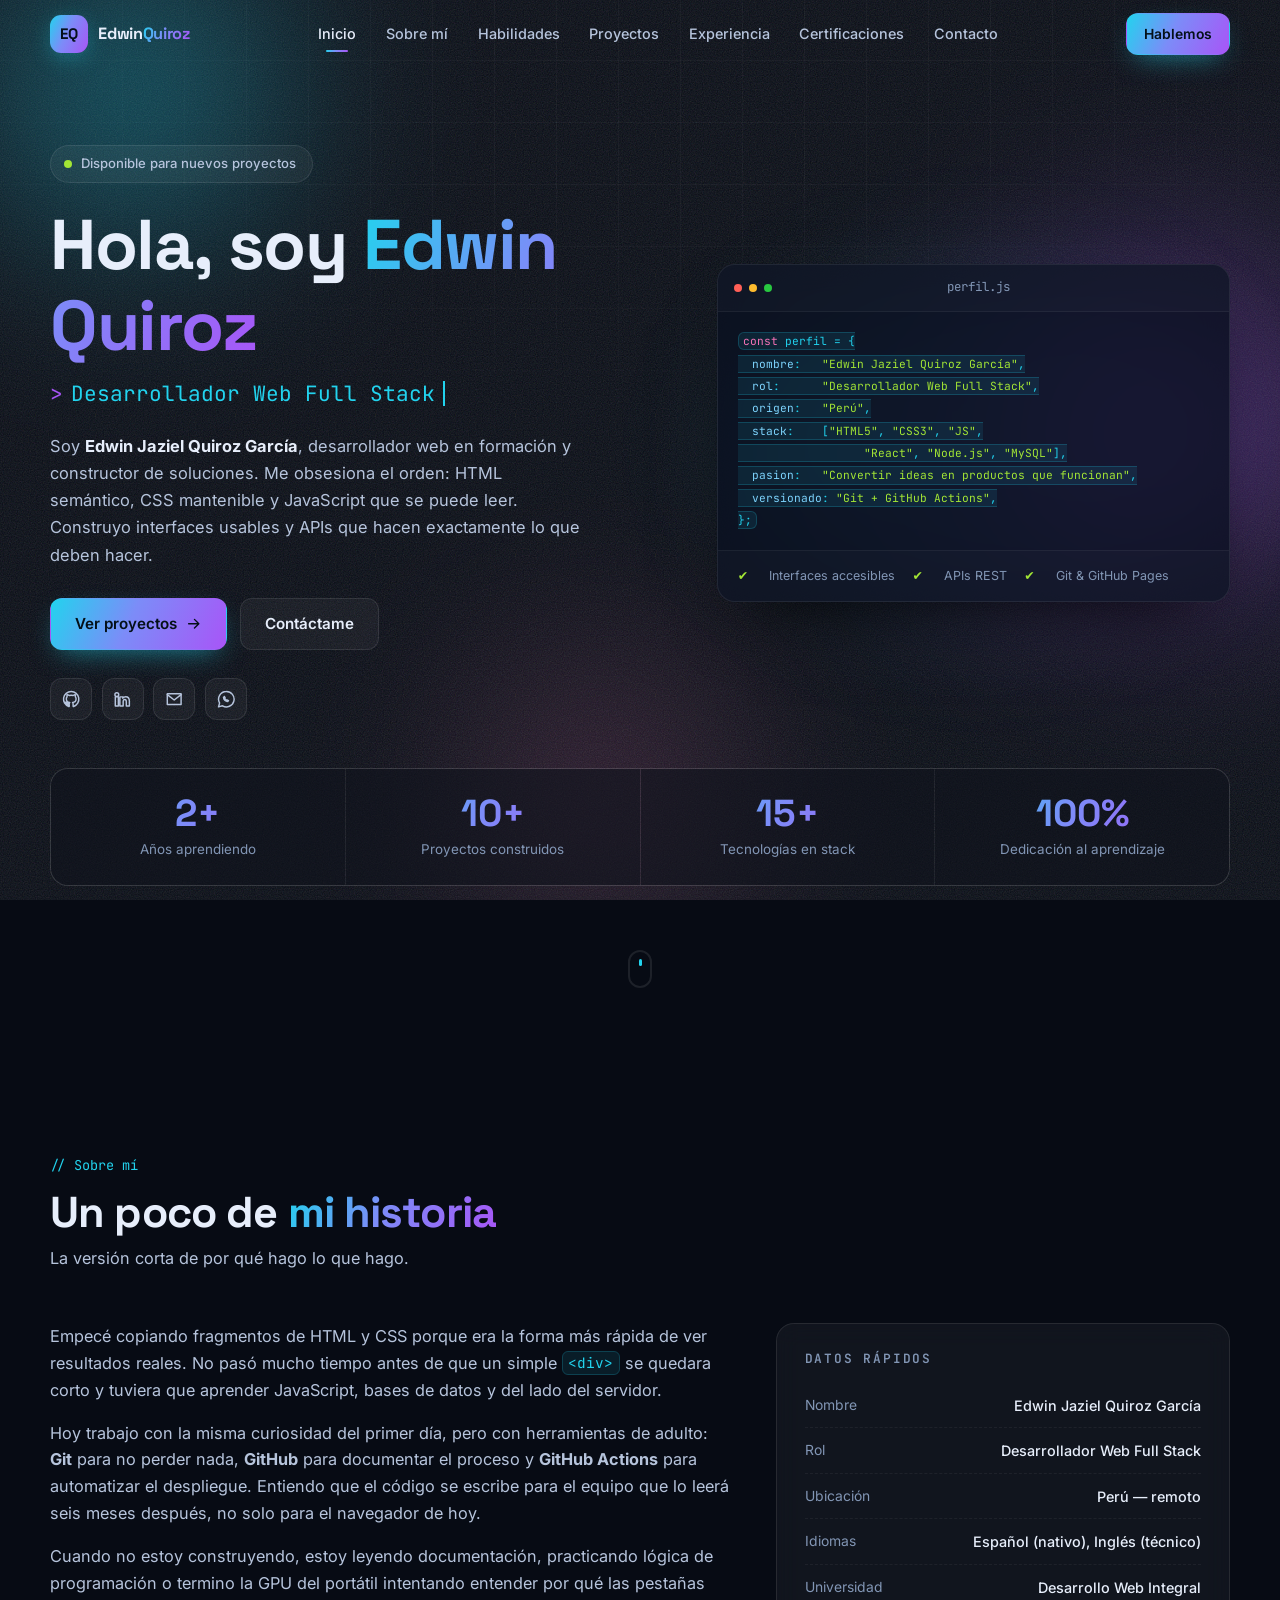
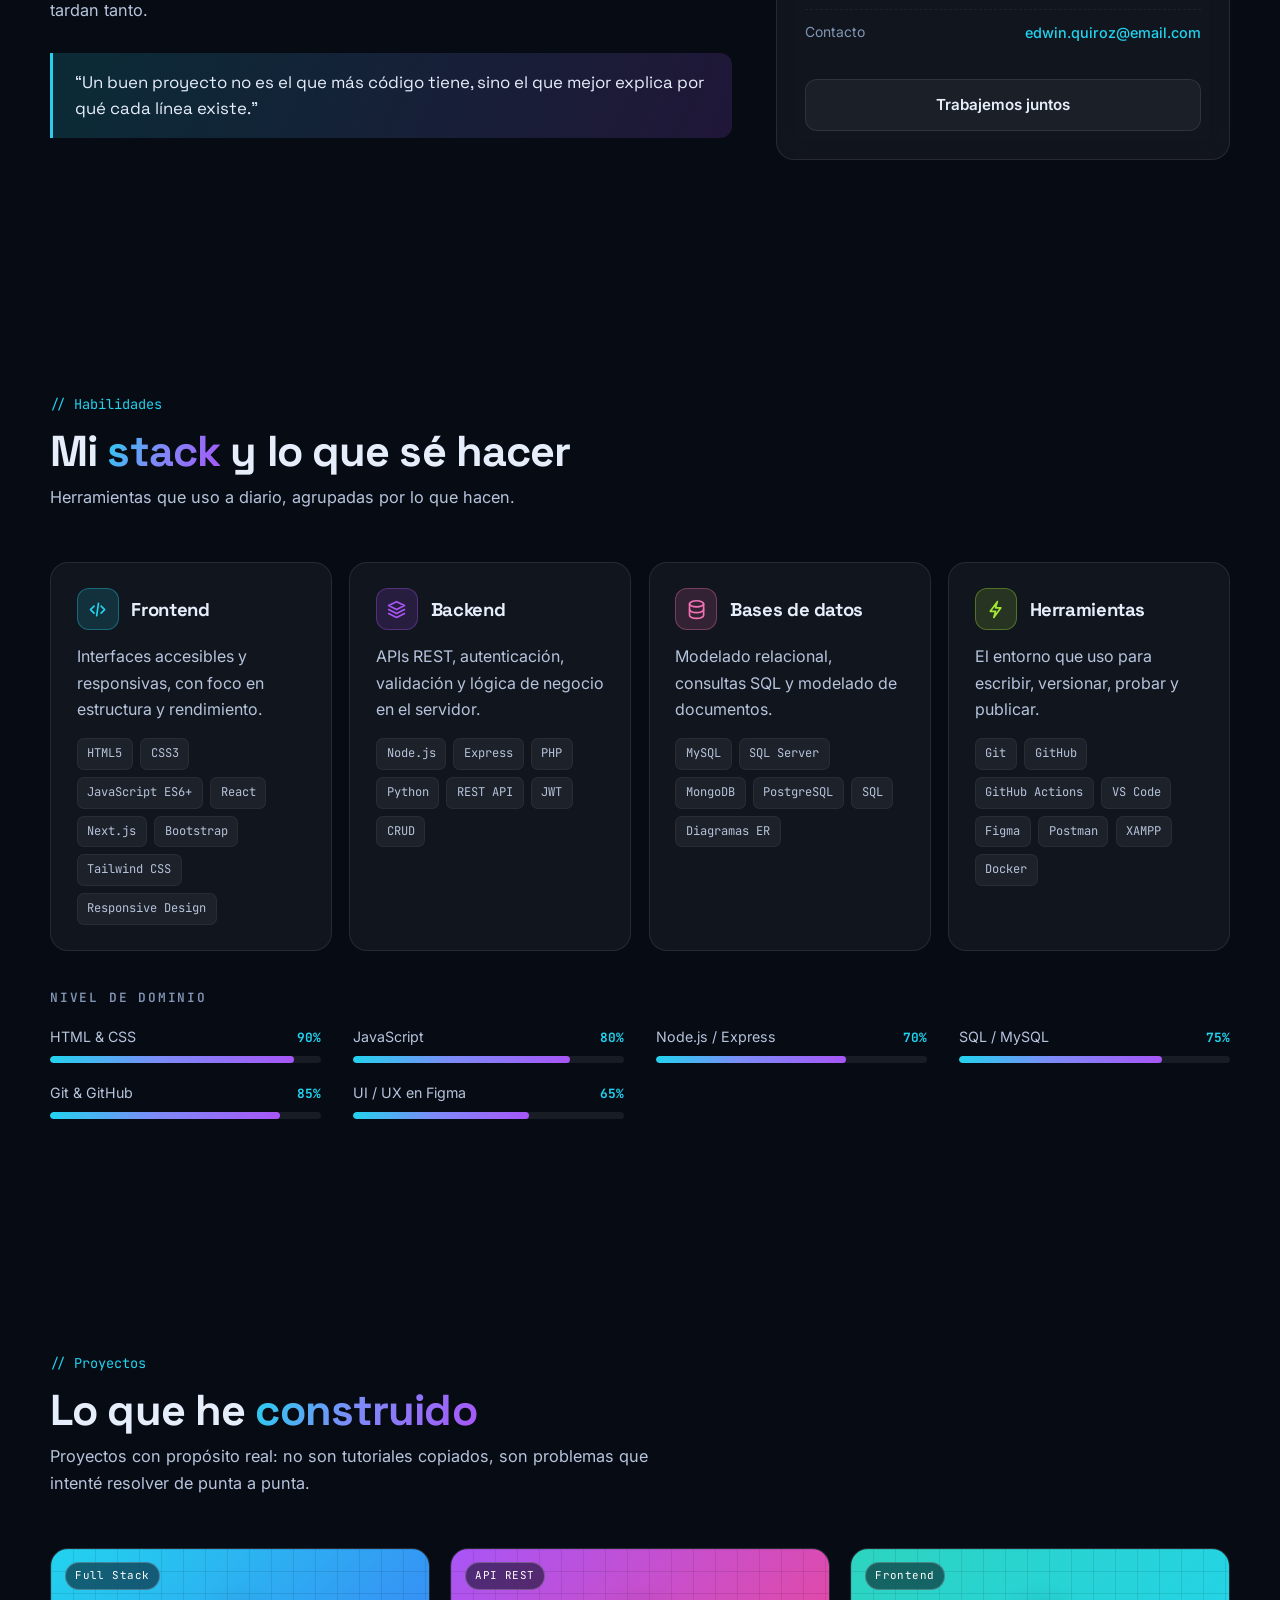
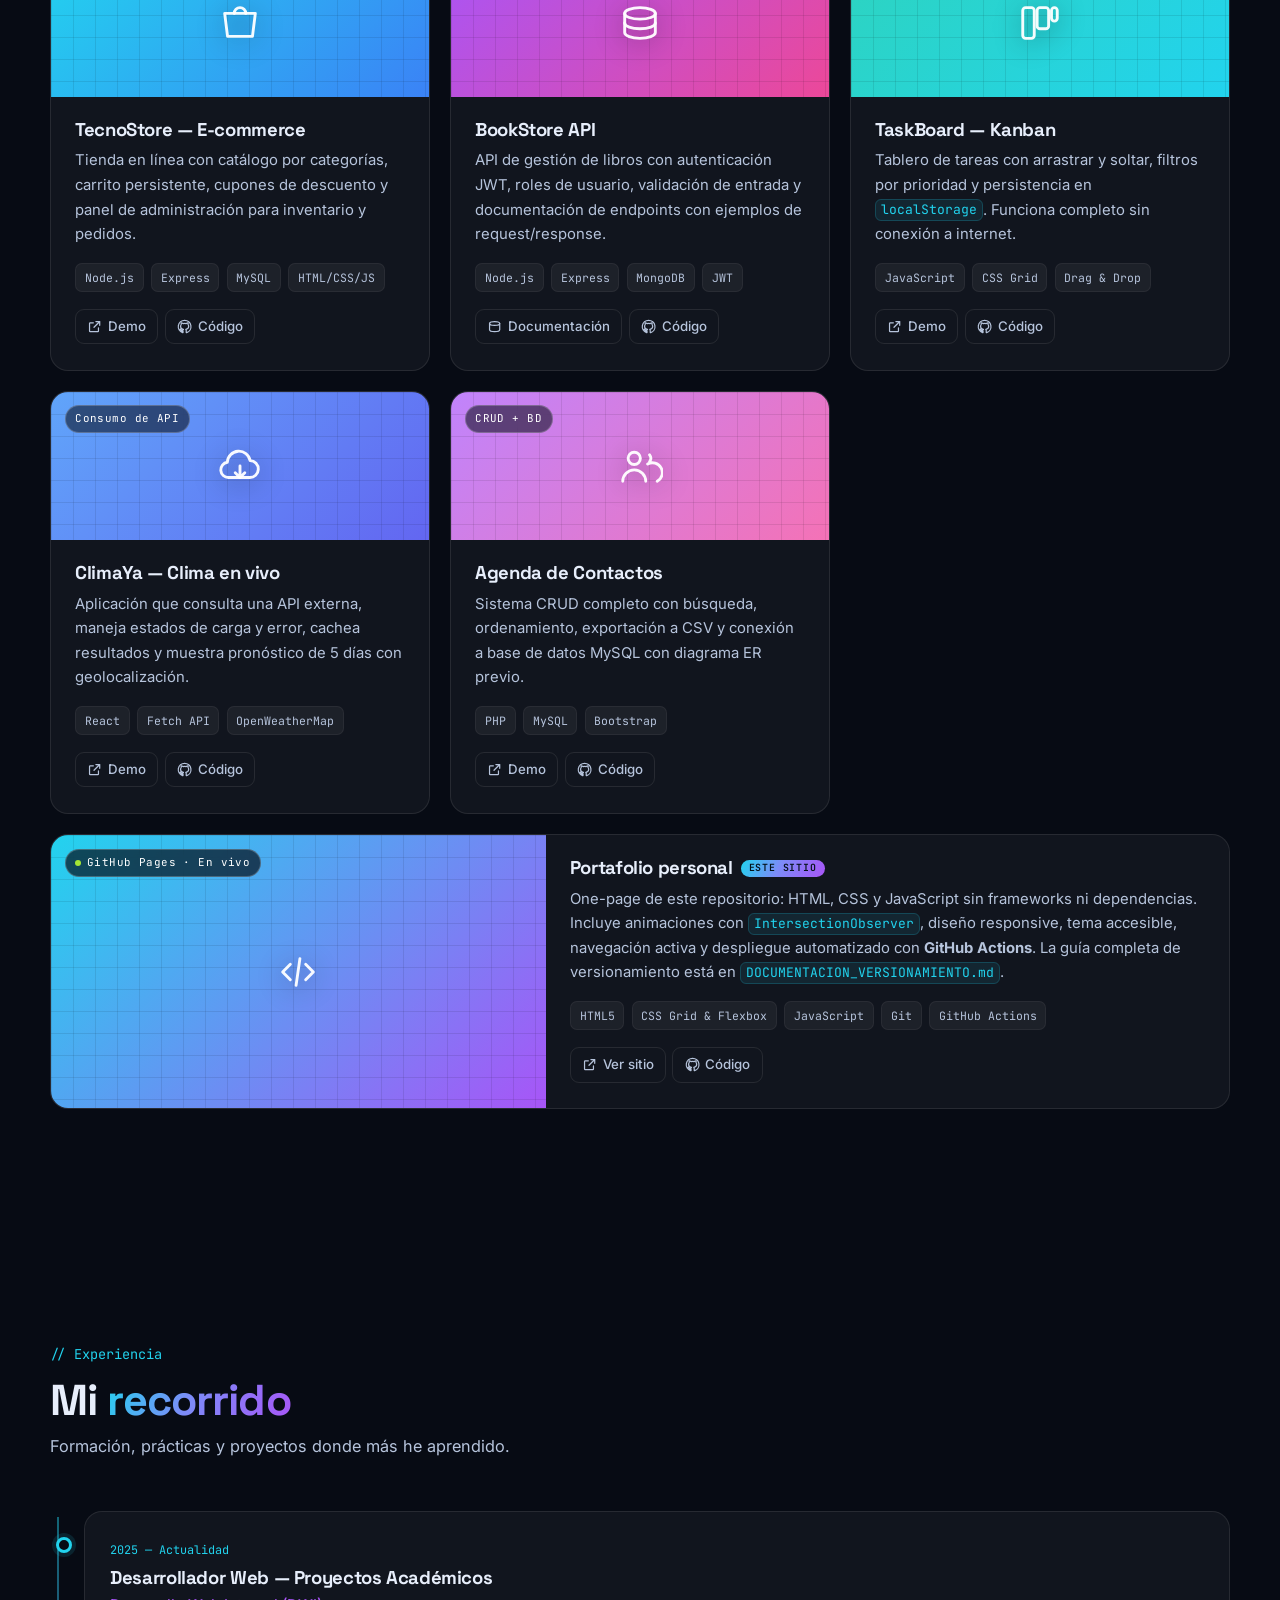
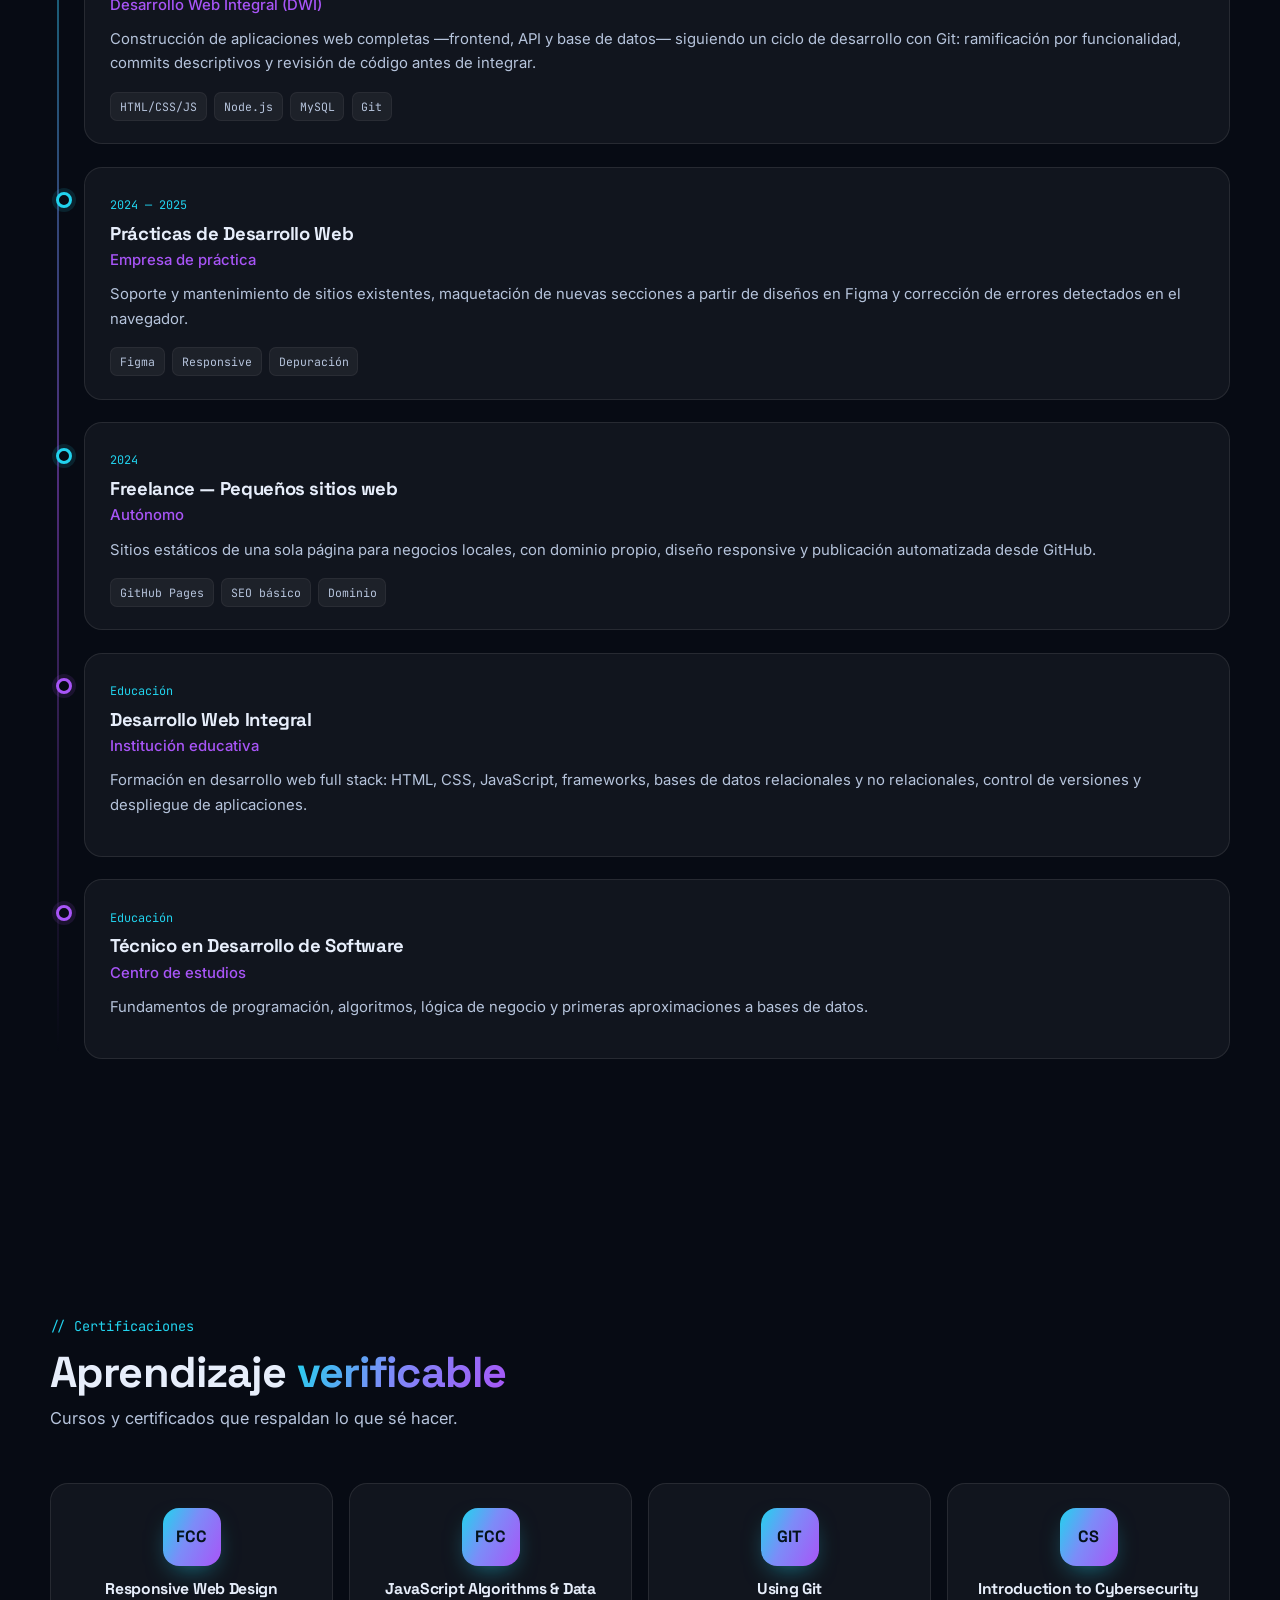
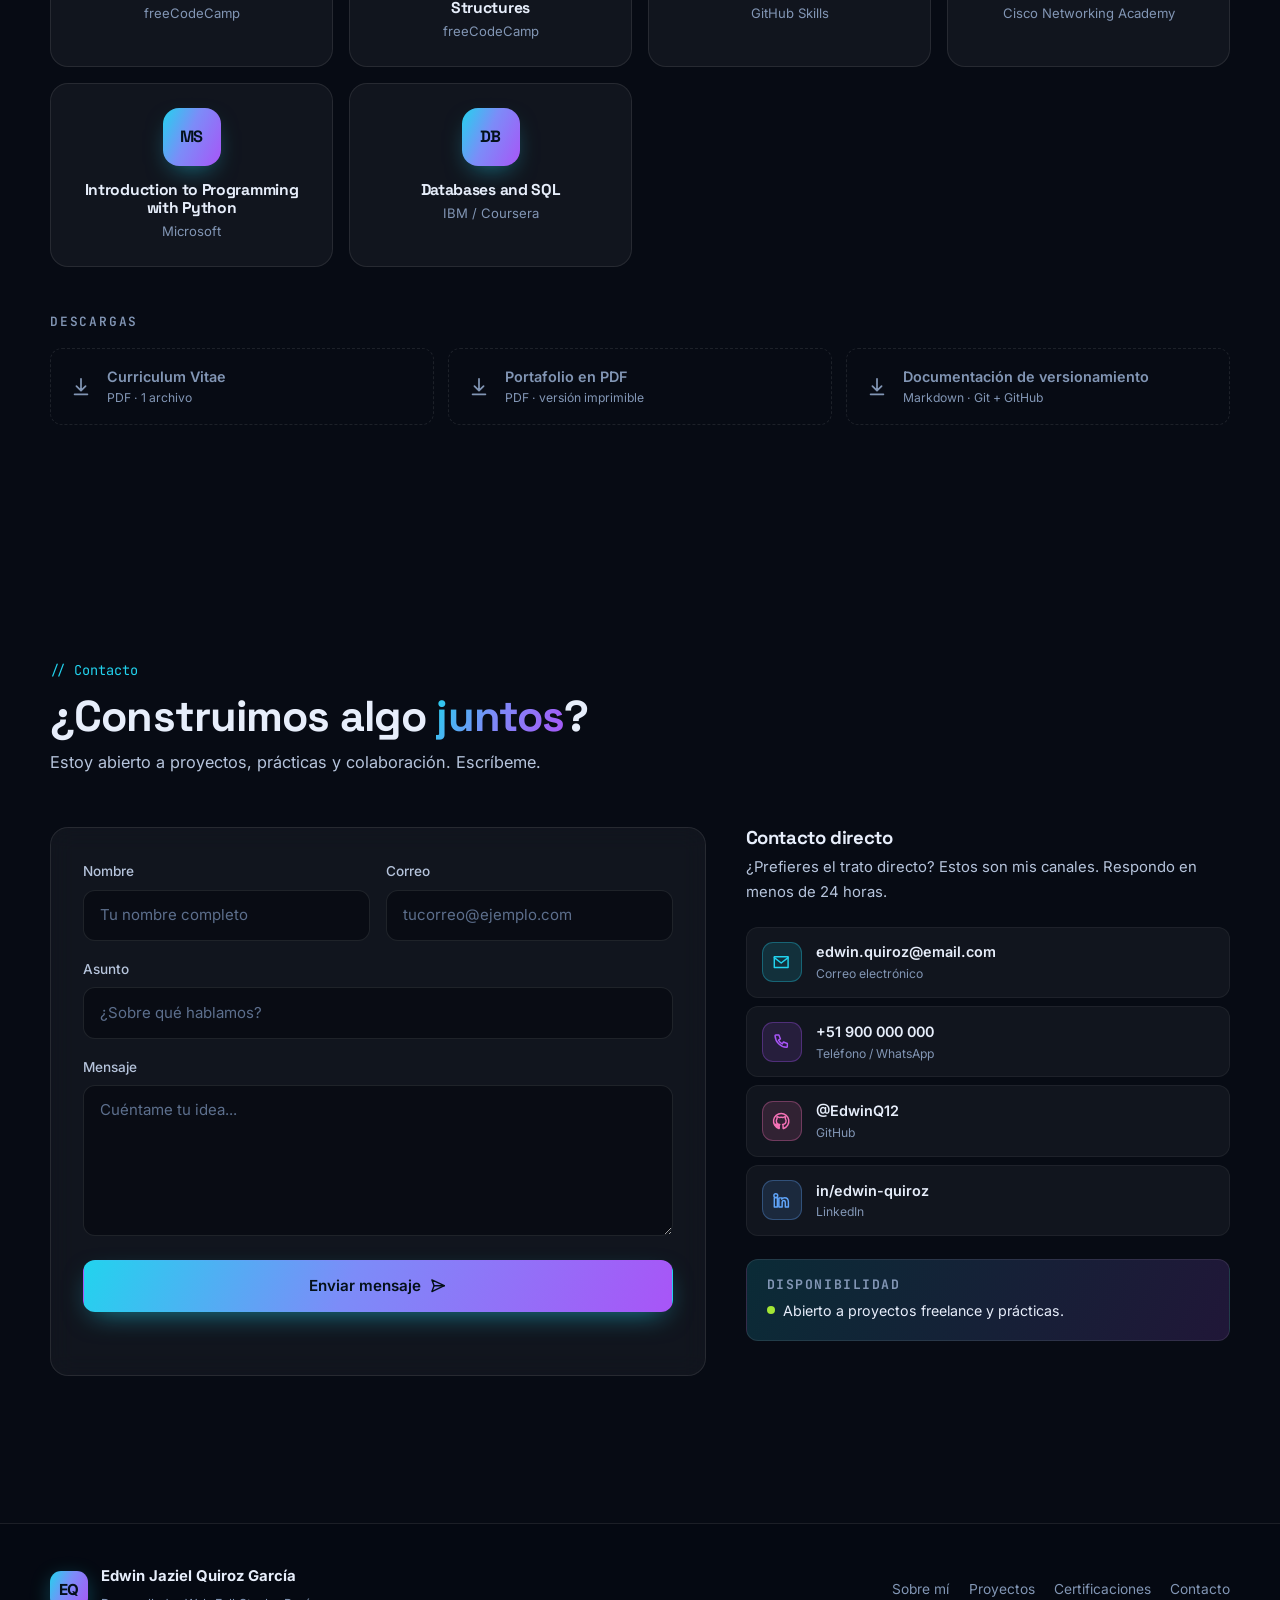
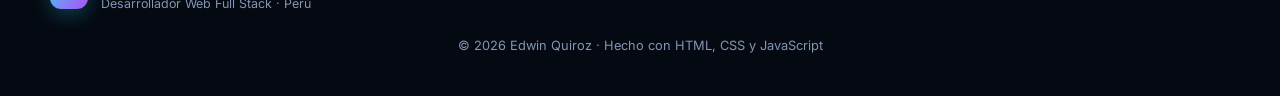
==== index.html @ be5d5bfa "Primer commit subido: página de presentación profesional (portafolio personal)" ====
<!DOCTYPE html>
<html lang="es">
<head>
  <meta charset="UTF-8" />
  <meta name="viewport" content="width=device-width, initial-scale=1.0" />
  <title>Edwin Quiroz | Desarrollador Web Full Stack</title>
  <meta name="description" content="Portafolio personal de Edwin Jaziel Quiroz García, desarrollador web full stack. Proyectos, habilidades, experiencia y contacto." />
  <meta name="author" content="Edwin Jaziel Quiroz García" />
  <meta name="theme-color" content="#070b14" />
  <meta name="color-scheme" content="dark" />

  <!-- Open Graph / redes sociales -->
  <meta property="og:type" content="website" />
  <meta property="og:title" content="Edwin Quiroz | Desarrollador Web Full Stack" />
  <meta property="og:description" content="Portafolio personal: proyectos, habilidades, experiencia y contacto." />
  <meta property="og:locale" content="es_PE" />

  <link rel="icon" type="image/svg+xml" href="assets/favicon.svg" />
  <link rel="preconnect" href="https://fonts.googleapis.com" />
  <link rel="preconnect" href="https://fonts.gstatic.com" crossorigin />
  <link href="https://fonts.googleapis.com/css2?family=Inter:wght@300;400;500;600;700&family=JetBrains+Mono:wght@400;600&family=Space+Grotesk:wght@500;600;700&display=swap" rel="stylesheet" />
  <link rel="stylesheet" href="css/styles.css" />

  <!-- Marca de que JS está activo: activa las animaciones de entrada (mejora progresiva) -->
  <script>document.documentElement.classList.add('js');</script>

  <!-- Datos estructurados para buscadores -->
  <script type="application/ld+json">
  {
    "@context": "https://schema.org",
    "@type": "Person",
    "name": "Edwin Jaziel Quiroz García",
    "jobTitle": "Desarrollador Web Full Stack",
    "url": "https://edwinq12.github.io/QuirozGarciaEdwinJaziel_DWI_U2/"
  }
  </script>
</head>

<body id="top">

<!-- ======================= FONDOS DECORATIVOS ======================= -->
<div class="backdrop" aria-hidden="true">
  <div class="backdrop__grid"></div>
  <span class="orb orb--cyan"></span>
  <span class="orb orb--violet"></span>
  <span class="orb orb--pink"></span>
  <div class="backdrop__noise"></div>
</div>

<a class="skip-link" href="#main">Saltar al contenido principal</a>

<!-- ============================== NAVBAR ============================== -->
<header class="nav" id="nav">
  <div class="nav__inner container">

    <a href="#top" class="brand">
      <span class="brand__mark" aria-hidden="true">EQ</span>
      <span class="brand__text">Edwin<em>Quiroz</em></span>
      <span class="sr-only">— ir al inicio</span>
    </a>

    <nav class="nav__links" id="navLinks" aria-label="Navegación principal">
      <a href="#inicio"       class="nav__link is-active">Inicio</a>
      <a href="#sobre"        class="nav__link">Sobre mí</a>
      <a href="#habilidades"  class="nav__link">Habilidades</a>
      <a href="#proyectos"    class="nav__link">Proyectos</a>
      <a href="#experiencia"  class="nav__link">Experiencia</a>
      <a href="#certificaciones" class="nav__link">Certificaciones</a>
      <a href="#contacto"     class="nav__link">Contacto</a>
    </nav>

    <div class="nav__actions">
      <a href="#contacto" class="btn btn--sm btn--primary">Hablemos</a>
      <button class="nav__burger" id="burger" aria-label="Abrir menú" aria-expanded="false" aria-controls="navLinks">
        <span></span><span></span><span></span>
      </button>
    </div>

  </div>
</header>

<main id="main">

<!-- =============================== HERO =============================== -->
<section class="hero section" id="inicio">
  <div class="container hero__grid">

    <div class="hero__content">
      <p class="badge-hero reveal">
        <span class="dot"></span> Disponible para nuevos proyectos
      </p>

      <h1 class="hero__title reveal" style="--d:.05s">
        Hola, soy <span class="grad">Edwin<br />Quiroz</span>
      </h1>

      <p class="hero__role reveal" style="--d:.1s">
        <span class="hero__role-prefix">&gt;</span>
        <span id="typed" class="typed"></span><span class="caret" aria-hidden="true"></span>
      </p>

      <p class="hero__text reveal" style="--d:.15s">
        Soy <strong>Edwin Jaziel Quiroz García</strong>, desarrollador web en formación y constructor
        de soluciones. Me obsesiona el orden: HTML semántico, CSS mantenible y JavaScript que se
        puede leer. Construyo interfaces usables y APIs que hacen exactamente lo que deben hacer.
      </p>

      <div class="hero__cta reveal" style="--d:.2s">
        <a href="#proyectos" class="btn btn--primary">
          Ver proyectos
          <svg viewBox="0 0 24 24" class="ico" aria-hidden="true"><path d="M5 12h14M13 6l6 6-6 6"/></svg>
        </a>
        <a href="#contacto" class="btn btn--ghost">Contáctame</a>
      </div>

      <ul class="social reveal" style="--d:.25s" aria-label="Redes sociales">
        <!-- REEMPLAZA el usuario de GitHub si es distinto -->
        <li><a href="https://github.com/EdwinQ12" target="_blank" rel="noopener" aria-label="GitHub de Edwin">
          <svg viewBox="0 0 24 24" class="ico" aria-hidden="true"><path d="M12 2a10 10 0 0 0-3.16 19.49c.5.09.68-.22.68-.48v-1.7c-2.78.6-3.37-1.34-3.37-1.34-.45-1.16-1.11-1.47-1.11-1.47-.91-.62.07-.61.07-.61 1 .07 1.53 1.03 1.53 1.03.9 1.53 2.34 1.09 2.91.83.09-.65.35-1.09.63-1.34-2.22-.25-4.56-1.11-4.56-4.94 0-1.09.39-1.98 1.03-2.68-.1-.25-.45-1.27.1-2.65 0 0 .84-.27 2.75 1.02a9.5 9.5 0 0 1 5 0c1.91-1.29 2.75-1.02 2.75-1.02.55 1.38.2 2.4.1 2.65.64.7 1.03 1.59 1.03 2.68 0 3.84-2.34 4.68-4.57 4.93.36.31.68.92.68 1.85v2.74c0 .27.18.58.69.48A10 10 0 0 0 12 2Z"/></svg>
        </a></li>
        <li><a href="https://linkedin.com/in/edwin-quiroz" target="_blank" rel="noopener" aria-label="LinkedIn de Edwin">
          <svg viewBox="0 0 24 24" class="ico" aria-hidden="true"><path d="M4.98 3.5a2.5 2.5 0 1 0 0 5 2.5 2.5 0 0 0 0-5ZM3 9h4v12H3zM9 9h3.8v1.7h.05c.53-.95 1.83-1.95 3.76-1.95 4.02 0 4.76 2.5 4.76 5.75V21h-4v-5.5c0-1.31-.02-3-1.9-3-1.9 0-2.2 1.42-2.2 2.9V21H9Z"/></svg>
        </a></li>
        <!-- REEMPLAZA tu correo -->
        <li><a href="mailto:edwin.quiroz@email.com" aria-label="Enviar correo a Edwin">
          <svg viewBox="0 0 24 24" class="ico" aria-hidden="true"><path d="M3 5h18v14H3z"/><path d="m3 6 9 7 9-7"/></svg>
        </a></li>
        <li><a href="https://wa.me/51900000000" target="_blank" rel="noopener" aria-label="WhatsApp de Edwin">
          <svg viewBox="0 0 24 24" class="ico" aria-hidden="true"><path d="M12 2a10 10 0 0 0-8.6 15L2 22l5.2-1.4A10 10 0 1 0 12 2Z"/><path d="M8.5 9.5c0 3 2.5 5.5 5.5 5.5l1-1.2-2-1-.8.8a4.4 4.4 0 0 1-2.3-2.3l.8-.8-1-2Z"/></svg>
        </a></li>
      </ul>
    </div>

    <!-- Tarjeta tipo editor de código -->
    <div class="hero__visual reveal" style="--d:.2s">
      <div class="codecard">
        <div class="codecard__bar">
          <span class="dot dot--r"></span><span class="dot dot--y"></span><span class="dot dot--g"></span>
          <span class="codecard__file">perfil.js</span>
        </div>
<pre class="code"><code><span class="c-k">const</span> <span class="c-f">perfil</span> = {
  <span class="c-p">nombre</span>:   <span class="c-s">"Edwin Jaziel Quiroz García"</span>,
  <span class="c-p">rol</span>:      <span class="c-s">"Desarrollador Web Full Stack"</span>,
  <span class="c-p">origen</span>:   <span class="c-s">"Perú"</span>,
  <span class="c-p">stack</span>:    [<span class="c-s">"HTML5"</span>, <span class="c-s">"CSS3"</span>, <span class="c-s">"JS"</span>,
                  <span class="c-s">"React"</span>, <span class="c-s">"Node.js"</span>, <span class="c-s">"MySQL"</span>],
  <span class="c-p">pasion</span>:   <span class="c-s">"Convertir ideas en productos que funcionan"</span>,
  <span class="c-p">versionado</span>: <span class="c-s">"Git + GitHub Actions"</span>,
};</code></pre>
        <div class="codecard__foot">
          <span class="tick">✔</span> Interfaces accesibles
          <span class="tick">✔</span> APIs REST
          <span class="tick">✔</span> Git &amp; GitHub Pages
        </div>
      </div>
      <div class="hero__glow" aria-hidden="true"></div>
    </div>

  </div>

  <div class="container">
    <ul class="stats">
      <li class="stat reveal"><b data-count="2" data-suffix="+">0</b><span>Años aprendiendo</span></li>
      <li class="stat reveal" style="--d:.08s"><b data-count="10" data-suffix="+">0</b><span>Proyectos construidos</span></li>
      <li class="stat reveal" style="--d:.16s"><b data-count="15" data-suffix="+">0</b><span>Tecnologías en stack</span></li>
      <li class="stat reveal" style="--d:.24s"><b data-count="100" data-suffix="%">0</b><span>Dedicación al aprendizaje</span></li>
    </ul>
  </div>

  <a href="#sobre" class="scroll-hint" aria-label="Bajar a la sección Sobre mí">
    <span class="scroll-hint__mouse"><i></i></span>
  </a>
</section>

<!-- ============================= SOBRE MÍ ============================= -->
<section class="section" id="sobre">
  <div class="container">
    <header class="sec-head reveal">
      <span class="sec-head__tag">// Sobre mí</span>
      <h2 class="sec-head__title">Un poco de <span class="grad">mi historia</span></h2>
      <p class="sec-head__lead">La versión corta de por qué hago lo que hago.</p>
    </header>

    <div class="about">
      <div class="about__text reveal">
        <p>
          Empecé copiando fragmentos de HTML y CSS porque era la forma más rápida de ver
          resultados reales. No pasó mucho tiempo antes de que un simple
          <code>&lt;div&gt;</code> se quedara corto y tuviera que aprender JavaScript, bases de
          datos y del lado del servidor.
        </p>
        <p>
          Hoy trabajo con la misma curiosidad del primer día, pero con herramientas de
          adulto: <strong>Git</strong> para no perder nada, <strong>GitHub</strong> para
          documentar el proceso y <strong>GitHub Actions</strong> para automatizar el
          despliegue. Entiendo que el código se escribe para el equipo que lo leerá seis meses
          después, no solo para el navegador de hoy.
        </p>
        <p>
          Cuando no estoy construyendo, estoy leyendo documentación, practicando lógica de
          programación o termino la GPU del portátil intentando entender por qué las pestañas
          tardan tanto.
        </p>
        <blockquote class="quote">
          “Un buen proyecto no es el que más código tiene, sino el que mejor explica por qué
          cada línea existe.”
        </blockquote>
      </div>

      <aside class="about__card reveal" style="--d:.1s">
        <h3 class="about__card-title">Datos rápidos</h3>
        <dl class="specs">
          <div><dt>Nombre</dt><dd>Edwin Jaziel Quiroz García</dd></div>
          <div><dt>Rol</dt><dd>Desarrollador Web Full Stack</dd></div>
          <!-- REEMPLAZA tu ubicación y tu universidad -->
          <div><dt>Ubicación</dt><dd>Perú — remoto</dd></div>
          <div><dt>Idiomas</dt><dd>Español (nativo), Inglés (técnico)</dd></div>
          <div><dt>Universidad</dt><dd>Desarrollo Web Integral</dd></div>
          <div><dt>Contacto</dt><dd><a href="mailto:edwin.quiroz@email.com">edwin.quiroz@email.com</a></dd></div>
        </dl>
        <a href="#contacto" class="btn btn--block btn--ghost">Trabajemos juntos</a>
      </aside>
    </div>
  </div>
</section>

<!-- =========================== HABILIDADES =========================== -->
<section class="section" id="habilidades">
  <div class="container">
    <header class="sec-head reveal">
      <span class="sec-head__tag">// Habilidades</span>
      <h2 class="sec-head__title">Mi <span class="grad">stack</span> y lo que sé hacer</h2>
      <p class="sec-head__lead">Herramientas que uso a diario, agrupadas por lo que hacen.</p>
    </header>

    <div class="skills">

      <article class="skill-card reveal">
        <header>
          <span class="skill-card__icon" style="--i:#22d3ee">
            <svg viewBox="0 0 24 24" class="ico" aria-hidden="true"><path d="m8 8-4 4 4 4M16 8l4 4-4 4M13 5l-2 14"/></svg>
          </span>
          <h3>Frontend</h3>
        </header>
        <p>Interfaces accesibles y responsivas, con foco en estructura y rendimiento.</p>
        <ul class="chips">
          <li>HTML5</li><li>CSS3</li><li>JavaScript ES6+</li><li>React</li><li>Next.js</li>
          <li>Bootstrap</li><li>Tailwind CSS</li><li>Responsive Design</li>
        </ul>
      </article>

      <article class="skill-card reveal" style="--d:.08s">
        <header>
          <span class="skill-card__icon" style="--i:#a855f7">
            <svg viewBox="0 0 24 24" class="ico" aria-hidden="true"><path d="M12 3 3 7.5 12 12l9-4.5Z"/><path d="m3 12 9 4.5 9-4.5M3 16.5 12 21l9-4.5"/></svg>
          </span>
          <h3>Backend</h3>
        </header>
        <p>APIs REST, autenticación, validación y lógica de negocio en el servidor.</p>
        <ul class="chips">
          <li>Node.js</li><li>Express</li><li>PHP</li><li>Python</li>
          <li>REST API</li><li>JWT</li><li>CRUD</li>
        </ul>
      </article>

      <article class="skill-card reveal" style="--d:.16s">
        <header>
          <span class="skill-card__icon" style="--i:#f472b6">
            <svg viewBox="0 0 24 24" class="ico" aria-hidden="true"><ellipse cx="12" cy="5.5" rx="8" ry="3.5"/><path d="M4 5.5v13c0 1.9 3.6 3.5 8 3.5s8-1.6 8-3.5v-13"/><path d="M4 12c0 1.9 3.6 3.5 8 3.5s8-1.6 8-3.5"/></svg>
          </span>
          <h3>Bases de datos</h3>
        </header>
        <p>Modelado relacional, consultas SQL y modelado de documentos.</p>
        <ul class="chips">
          <li>MySQL</li><li>SQL Server</li><li>MongoDB</li><li>PostgreSQL</li>
          <li>SQL</li><li>Diagramas ER</li>
        </ul>
      </article>

      <article class="skill-card reveal" style="--d:.24s">
        <header>
          <span class="skill-card__icon" style="--i:#a3e635">
            <svg viewBox="0 0 24 24" class="ico" aria-hidden="true"><path d="M14 3 6 14h6l-2 7 8-11h-6Z"/></svg>
          </span>
          <h3>Herramientas</h3>
        </header>
        <p>El entorno que uso para escribir, versionar, probar y publicar.</p>
        <ul class="chips">
          <li>Git</li><li>GitHub</li><li>GitHub Actions</li><li>VS Code</li>
          <li>Figma</li><li>Postman</li><li>XAMPP</li><li>Docker</li>
        </ul>
      </article>

    </div>

    <!-- Barras de nivel -->
    <div class="levels reveal">
      <h3 class="levels__title">Nivel de dominio</h3>
      <div class="levels__grid">
        <div class="level">
          <div class="level__top"><span>HTML &amp; CSS</span><b>90%</b></div>
          <div class="bar"><i class="bar__fill" style="--lvl:90%"></i></div>
        </div>
        <div class="level">
          <div class="level__top"><span>JavaScript</span><b>80%</b></div>
          <div class="bar"><i class="bar__fill" style="--lvl:80%"></i></div>
        </div>
        <div class="level">
          <div class="level__top"><span>Node.js / Express</span><b>70%</b></div>
          <div class="bar"><i class="bar__fill" style="--lvl:70%"></i></div>
        </div>
        <div class="level">
          <div class="level__top"><span>SQL / MySQL</span><b>75%</b></div>
          <div class="bar"><i class="bar__fill" style="--lvl:75%"></i></div>
        </div>
        <div class="level">
          <div class="level__top"><span>Git &amp; GitHub</span><b>85%</b></div>
          <div class="bar"><i class="bar__fill" style="--lvl:85%"></i></div>
        </div>
        <div class="level">
          <div class="level__top"><span>UI / UX en Figma</span><b>65%</b></div>
          <div class="bar"><i class="bar__fill" style="--lvl:65%"></i></div>
        </div>
      </div>
    </div>
  </div>
</section>

<!-- ============================= PROYECTOS ============================= -->
<section class="section" id="proyectos">
  <div class="container">
    <header class="sec-head reveal">
      <span class="sec-head__tag">// Proyectos</span>
      <h2 class="sec-head__title">Lo que he <span class="grad">construido</span></h2>
      <p class="sec-head__lead">
        Proyectos con propósito real: no son tutoriales copiados, son problemas que
        intenté resolver de punta a punta.
      </p>
    </header>

    <div class="projects">

      <!-- 1 -->
      <article class="project reveal">
        <div class="project__cover" style="--g1:#22d3ee;--g2:#3b82f6">
          <svg viewBox="0 0 24 24" class="ico" aria-hidden="true"><path d="M4 7h16l-1.5 12H5.5Z"/><path d="M9 7a3 3 0 0 1 6 0"/></svg>
          <span class="project__tag">Full Stack</span>
        </div>
        <div class="project__body">
          <h3>TecnoStore — E-commerce</h3>
          <p>
            Tienda en línea con catálogo por categorías, carrito persistente, cupones de
            descuento y panel de administración para inventario y pedidos.
          </p>
          <ul class="chips chips--sm">
            <li>Node.js</li><li>Express</li><li>MySQL</li><li>HTML/CSS/JS</li>
          </ul>
          <div class="project__links">
            <a href="#" class="link"><svg viewBox="0 0 24 24" class="ico" aria-hidden="true"><path d="M14 4h6v6M20 4l-9 9M18 14v5a1 1 0 0 1-1 1H5a1 1 0 0 1-1-1V7a1 1 0 0 1 1-1h5"/></svg>Demo</a>
            <a href="#" class="link"><svg viewBox="0 0 24 24" class="ico" aria-hidden="true"><path d="M12 2a10 10 0 0 0-3.16 19.49c.5.09.68-.22.68-.48v-1.7c-2.78.6-3.37-1.34-3.37-1.34-.45-1.16-1.11-1.47-1.11-1.47-.91-.62.07-.61.07-.61 1 .07 1.53 1.03 1.53 1.03.9 1.53 2.34 1.09 2.91.83.09-.65.35-1.09.63-1.34-2.22-.25-4.56-1.11-4.56-4.94 0-1.09.39-1.98 1.03-2.68-.1-.25-.45-1.27.1-2.65 0 0 .84-.27 2.75 1.02a9.5 9.5 0 0 1 5 0c1.91-1.29 2.75-1.02 2.75-1.02.55 1.38.2 2.4.1 2.65.64.7 1.03 1.59 1.03 2.68 0 3.84-2.34 4.68-4.57 4.93.36.31.68.92.68 1.85v2.74c0 .27.18.58.69.48A10 10 0 0 0 12 2Z"/></svg>Código</a>
          </div>
        </div>
      </article>

      <!-- 2 -->
      <article class="project reveal" style="--d:.06s">
        <div class="project__cover" style="--g1:#a855f7;--g2:#ec4899">
          <svg viewBox="0 0 24 24" class="ico" aria-hidden="true"><path d="M4 7c0-1.7 3.6-3 8-3s8 1.3 8 3-3.6 3-8 3-8-1.3-8-3Z"/><path d="M4 7v10c0 1.7 3.6 3 8 3s8-1.3 8-3V7"/><path d="M4 12c0 1.7 3.6 3 8 3s8-1.3 8-3"/></svg>
          <span class="project__tag">API REST</span>
        </div>
        <div class="project__body">
          <h3>BookStore API</h3>
          <p>
            API de gestión de libros con autenticación JWT, roles de usuario, validación de
            entrada y documentación de endpoints con ejemplos de request/response.
          </p>
          <ul class="chips chips--sm">
            <li>Node.js</li><li>Express</li><li>MongoDB</li><li>JWT</li>
          </ul>
          <div class="project__links">
            <a href="#" class="link"><svg viewBox="0 0 24 24" class="ico" aria-hidden="true"><path d="M4 7c0-1.7 3.6-3 8-3s8 1.3 8 3-3.6 3-8 3-8-1.3-8-3Z"/><path d="M4 7v10c0 1.7 3.6 3 8 3s8-1.3 8-3V7"/></svg>Documentación</a>
            <a href="#" class="link"><svg viewBox="0 0 24 24" class="ico" aria-hidden="true"><path d="M12 2a10 10 0 0 0-3.16 19.49c.5.09.68-.22.68-.48v-1.7c-2.78.6-3.37-1.34-3.37-1.34-.45-1.16-1.11-1.47-1.11-1.47-.91-.62.07-.61.07-.61 1 .07 1.53 1.03 1.53 1.03.9 1.53 2.34 1.09 2.91.83.09-.65.35-1.09.63-1.34-2.22-.25-4.56-1.11-4.56-4.94 0-1.09.39-1.98 1.03-2.68-.1-.25-.45-1.27.1-2.65 0 0 .84-.27 2.75 1.02a9.5 9.5 0 0 1 5 0c1.91-1.29 2.75-1.02 2.75-1.02.55 1.38.2 2.4.1 2.65.64.7 1.03 1.59 1.03 2.68 0 3.84-2.34 4.68-4.57 4.93.36.31.68.92.68 1.85v2.74c0 .27.18.58.69.48A10 10 0 0 0 12 2Z"/></svg>Código</a>
          </div>
        </div>
      </article>

      <!-- 3 -->
      <article class="project reveal" style="--d:.12s">
        <div class="project__cover" style="--g1:#2dd4bf;--g2:#22d3ee">
          <svg viewBox="0 0 24 24" class="ico" aria-hidden="true"><rect x="3" y="4" width="6" height="16" rx="1.5"/><rect x="10.5" y="4" width="6" height="11" rx="1.5"/><rect x="18" y="4" width="3" height="7" rx="1.5"/></svg>
          <span class="project__tag">Frontend</span>
        </div>
        <div class="project__body">
          <h3>TaskBoard — Kanban</h3>
          <p>
            Tablero de tareas con arrastrar y soltar, filtros por prioridad y persistencia en
            <code>localStorage</code>. Funciona completo sin conexión a internet.
          </p>
          <ul class="chips chips--sm">
            <li>JavaScript</li><li>CSS Grid</li><li>Drag &amp; Drop</li>
          </ul>
          <div class="project__links">
            <a href="#" class="link"><svg viewBox="0 0 24 24" class="ico" aria-hidden="true"><path d="M14 4h6v6M20 4l-9 9M18 14v5a1 1 0 0 1-1 1H5a1 1 0 0 1-1-1V7a1 1 0 0 1 1-1h5"/></svg>Demo</a>
            <a href="#" class="link"><svg viewBox="0 0 24 24" class="ico" aria-hidden="true"><path d="M12 2a10 10 0 0 0-3.16 19.49c.5.09.68-.22.68-.48v-1.7c-2.78.6-3.37-1.34-3.37-1.34-.45-1.16-1.11-1.47-1.11-1.47-.91-.62.07-.61.07-.61 1 .07 1.53 1.03 1.53 1.03.9 1.53 2.34 1.09 2.91.83.09-.65.35-1.09.63-1.34-2.22-.25-4.56-1.11-4.56-4.94 0-1.09.39-1.98 1.03-2.68-.1-.25-.45-1.27.1-2.65 0 0 .84-.27 2.75 1.02a9.5 9.5 0 0 1 5 0c1.91-1.29 2.75-1.02 2.75-1.02.55 1.38.2 2.4.1 2.65.64.7 1.03 1.59 1.03 2.68 0 3.84-2.34 4.68-4.57 4.93.36.31.68.92.68 1.85v2.74c0 .27.18.58.69.48A10 10 0 0 0 12 2Z"/></svg>Código</a>
          </div>
        </div>
      </article>

      <!-- 4 -->
      <article class="project reveal" style="--d:.18s">
        <div class="project__cover" style="--g1:#60a5fa;--g2:#6366f1">
          <svg viewBox="0 0 24 24" class="ico" aria-hidden="true"><path d="M6 18a4 4 0 0 1-.6-7.96A6 6 0 0 1 17.3 9.2 3.9 3.9 0 0 1 17 18Z"/><path d="M12 12v6M9.5 15.5 12 18l2.5-2.5"/></svg>
          <span class="project__tag">Consumo de API</span>
        </div>
        <div class="project__body">
          <h3>ClimaYa — Clima en vivo</h3>
          <p>
            Aplicación que consulta una API externa, maneja estados de carga y error, cachea
            resultados y muestra pronóstico de 5 días con geolocalización.
          </p>
          <ul class="chips chips--sm">
            <li>React</li><li>Fetch API</li><li>OpenWeatherMap</li>
          </ul>
          <div class="project__links">
            <a href="#" class="link"><svg viewBox="0 0 24 24" class="ico" aria-hidden="true"><path d="M14 4h6v6M20 4l-9 9M18 14v5a1 1 0 0 1-1 1H5a1 1 0 0 1-1-1V7a1 1 0 0 1 1-1h5"/></svg>Demo</a>
            <a href="#" class="link"><svg viewBox="0 0 24 24" class="ico" aria-hidden="true"><path d="M12 2a10 10 0 0 0-3.16 19.49c.5.09.68-.22.68-.48v-1.7c-2.78.6-3.37-1.34-3.37-1.34-.45-1.16-1.11-1.47-1.11-1.47-.91-.62.07-.61.07-.61 1 .07 1.53 1.03 1.53 1.03.9 1.53 2.34 1.09 2.91.83.09-.65.35-1.09.63-1.34-2.22-.25-4.56-1.11-4.56-4.94 0-1.09.39-1.98 1.03-2.68-.1-.25-.45-1.27.1-2.65 0 0 .84-.27 2.75 1.02a9.5 9.5 0 0 1 5 0c1.91-1.29 2.75-1.02 2.75-1.02.55 1.38.2 2.4.1 2.65.64.7 1.03 1.59 1.03 2.68 0 3.84-2.34 4.68-4.57 4.93.36.31.68.92.68 1.85v2.74c0 .27.18.58.69.48A10 10 0 0 0 12 2Z"/></svg>Código</a>
          </div>
        </div>
      </article>

      <!-- 5 -->
      <article class="project reveal" style="--d:.24s">
        <div class="project__cover" style="--g1:#c084fc;--g2:#f472b6">
          <svg viewBox="0 0 24 24" class="ico" aria-hidden="true"><circle cx="9" cy="8" r="3.2"/><path d="M3 20a6 6 0 0 1 12 0"/><path d="M16 11a5 5 0 0 1 5 9M17 6.2a3 3 0 0 1 0 3.6"/></svg>
          <span class="project__tag">CRUD + BD</span>
        </div>
        <div class="project__body">
          <h3>Agenda de Contactos</h3>
          <p>
            Sistema CRUD completo con búsqueda, ordenamiento, exportación a CSV y conexión a
            base de datos MySQL con diagrama ER previo.
          </p>
          <ul class="chips chips--sm">
            <li>PHP</li><li>MySQL</li><li>Bootstrap</li>
          </ul>
          <div class="project__links">
            <a href="#" class="link"><svg viewBox="0 0 24 24" class="ico" aria-hidden="true"><path d="M14 4h6v6M20 4l-9 9M18 14v5a1 1 0 0 1-1 1H5a1 1 0 0 1-1-1V7a1 1 0 0 1 1-1h5"/></svg>Demo</a>
            <a href="#" class="link"><svg viewBox="0 0 24 24" class="ico" aria-hidden="true"><path d="M12 2a10 10 0 0 0-3.16 19.49c.5.09.68-.22.68-.48v-1.7c-2.78.6-3.37-1.34-3.37-1.34-.45-1.16-1.11-1.47-1.11-1.47-.91-.62.07-.61.07-.61 1 .07 1.53 1.03 1.53 1.03.9 1.53 2.34 1.09 2.91.83.09-.65.35-1.09.63-1.34-2.22-.25-4.56-1.11-4.56-4.94 0-1.09.39-1.98 1.03-2.68-.1-.25-.45-1.27.1-2.65 0 0 .84-.27 2.75 1.02a9.5 9.5 0 0 1 5 0c1.91-1.29 2.75-1.02 2.75-1.02.55 1.38.2 2.4.1 2.65.64.7 1.03 1.59 1.03 2.68 0 3.84-2.34 4.68-4.57 4.93.36.31.68.92.68 1.85v2.74c0 .27.18.58.69.48A10 10 0 0 0 12 2Z"/></svg>Código</a>
          </div>
        </div>
      </article>

      <!-- 6 — destacado -->
      <article class="project project--wide reveal">
        <div class="project__cover project__cover--wide" style="--g1:#22d3ee;--g2:#a855f7">
          <svg viewBox="0 0 24 24" class="ico" aria-hidden="true"><path d="m8 8-4 4 4 4M16 8l4 4-4 4M13 5l-2 14"/></svg>
          <span class="project__tag project__tag--live">GitHub Pages · En vivo</span>
        </div>
        <div class="project__body">
          <h3>Portafolio personal <span class="badge-new">este sitio</span></h3>
          <p>
            One-page de este repositorio: HTML, CSS y JavaScript sin frameworks ni dependencias.
            Incluye animaciones con <code>IntersectionObserver</code>, diseño responsive, tema
            accesible, navegación activa y despliegue automatizado con
            <strong>GitHub Actions</strong>. La guía completa de versionamiento está en
            <code>DOCUMENTACION_VERSIONAMIENTO.md</code>.
          </p>
          <ul class="chips chips--sm">
            <li>HTML5</li><li>CSS Grid &amp; Flexbox</li><li>JavaScript</li>
            <li>Git</li><li>GitHub Actions</li>
          </ul>
          <div class="project__links">
            <a href="https://edwinq12.github.io/QuirozGarciaEdwinJaziel_DWI_U2/" target="_blank" rel="noopener" class="link"><svg viewBox="0 0 24 24" class="ico" aria-hidden="true"><path d="M14 4h6v6M20 4l-9 9M18 14v5a1 1 0 0 1-1 1H5a1 1 0 0 1-1-1V7a1 1 0 0 1 1-1h5"/></svg>Ver sitio</a>
            <a href="https://github.com/EdwinQ12/QuirozGarciaEdwinJaziel_DWI_U2" target="_blank" rel="noopener" class="link"><svg viewBox="0 0 24 24" class="ico" aria-hidden="true"><path d="M12 2a10 10 0 0 0-3.16 19.49c.5.09.68-.22.68-.48v-1.7c-2.78.6-3.37-1.34-3.37-1.34-.45-1.16-1.11-1.47-1.11-1.47-.91-.62.07-.61.07-.61 1 .07 1.53 1.03 1.53 1.03.9 1.53 2.34 1.09 2.91.83.09-.65.35-1.09.63-1.34-2.22-.25-4.56-1.11-4.56-4.94 0-1.09.39-1.98 1.03-2.68-.1-.25-.45-1.27.1-2.65 0 0 .84-.27 2.75 1.02a9.5 9.5 0 0 1 5 0c1.91-1.29 2.75-1.02 2.75-1.02.55 1.38.2 2.4.1 2.65.64.7 1.03 1.59 1.03 2.68 0 3.84-2.34 4.68-4.57 4.93.36.31.68.92.68 1.85v2.74c0 .27.18.58.69.48A10 10 0 0 0 12 2Z"/></svg>Código</a>
          </div>
        </div>
      </article>

    </div>
  </div>
</section>

<!-- ========================= EXPERIENCIA / EDUCACIÓN ========================= -->
<section class="section" id="experiencia">
  <div class="container">
    <header class="sec-head reveal">
      <span class="sec-head__tag">// Experiencia</span>
      <h2 class="sec-head__title">Mi <span class="grad">recorrido</span></h2>
      <p class="sec-head__lead">Formación, prácticas y proyectos donde más he aprendido.</p>
    </header>

    <div class="timeline">

      <div class="tl-item reveal">
        <span class="tl-item__dot"></span>
        <div class="tl-card">
          <span class="tl-card__date">2025 — Actualidad</span>
          <h3>Desarrollador Web — Proyectos Académicos</h3>
          <p class="tl-card__org">Desarrollo Web Integral (DWI)</p>
          <p>
            Construcción de aplicaciones web completas —frontend, API y base de datos—
            siguiendo un ciclo de desarrollo con Git: ramificación por funcionalidad, commits
            descriptivos y revisión de código antes de integrar.
          </p>
          <ul class="chips chips--sm">
            <li>HTML/CSS/JS</li><li>Node.js</li><li>MySQL</li><li>Git</li>
          </ul>
        </div>
      </div>

      <div class="tl-item reveal">
        <span class="tl-item__dot"></span>
        <div class="tl-card">
          <span class="tl-card__date">2024 — 2025</span>
          <h3>Prácticas de Desarrollo Web</h3>
          <!-- REEMPLAZA: nombre de la empresa y tareas reales -->
          <p class="tl-card__org">Empresa de práctica</p>
          <p>
            Soporte y mantenimiento de sitios existentes, maquetación de nuevas secciones a
            partir de diseños en Figma y corrección de errores detectados en el navegador.
          </p>
          <ul class="chips chips--sm">
            <li>Figma</li><li>Responsive</li><li>Depuración</li>
          </ul>
        </div>
      </div>

      <div class="tl-item reveal">
        <span class="tl-item__dot"></span>
        <div class="tl-card">
          <span class="tl-card__date">2024</span>
          <h3>Freelance — Pequeños sitios web</h3>
          <p class="tl-card__org">Autónomo</p>
          <p>
            Sitios estáticos de una sola página para negocios locales, con dominio propio,
            diseño responsive y publicación automatizada desde GitHub.
          </p>
          <ul class="chips chips--sm">
            <li>GitHub Pages</li><li>SEO básico</li><li>Dominio</li>
          </ul>
        </div>
      </div>

      <div class="tl-item reveal">
        <span class="tl-item__dot tl-item__dot--edu"></span>
        <div class="tl-card">
          <span class="tl-card__date">Educación</span>
          <h3>Desarrollo Web Integral</h3>
          <p class="tl-card__org">Institución educativa</p>
          <p>
            Formación en desarrollo web full stack: HTML, CSS, JavaScript, frameworks,
            bases de datos relacionales y no relacionales, control de versiones y despliegue
            de aplicaciones.
          </p>
        </div>
      </div>

      <div class="tl-item reveal">
        <span class="tl-item__dot tl-item__dot--edu"></span>
        <div class="tl-card">
          <span class="tl-card__date">Educación</span>
          <h3>Técnico en Desarrollo de Software</h3>
          <p class="tl-card__org">Centro de estudios</p>
          <p>
            Fundamentos de programación, algoritmos, lógica de negocio y primeras
            aproximaciones a bases de datos.
          </p>
        </div>
      </div>

    </div>
  </div>
</section>

<!-- ========================= CERTIFICACIONES Y DESCARGAS ========================= -->
<section class="section" id="certificaciones">
  <div class="container">
    <header class="sec-head reveal">
      <span class="sec-head__tag">// Certificaciones</span>
      <h2 class="sec-head__title">Aprendizaje <span class="grad">verificable</span></h2>
      <p class="sec-head__lead">Cursos y certificados que respaldan lo que sé hacer.</p>
    </header>

    <div class="certs">
      <article class="cert reveal">
        <span class="cert__badge">FCC</span>
        <h3>Responsive Web Design</h3>
        <p class="cert__issuer">freeCodeCamp</p>
      </article>
      <article class="cert reveal" style="--d:.06s">
        <span class="cert__badge">FCC</span>
        <h3>JavaScript Algorithms &amp; Data Structures</h3>
        <p class="cert__issuer">freeCodeCamp</p>
      </article>
      <article class="cert reveal" style="--d:.12s">
        <span class="cert__badge">GIT</span>
        <h3>Using Git</h3>
        <p class="cert__issuer">GitHub Skills</p>
      </article>
      <article class="cert reveal" style="--d:.18s">
        <span class="cert__badge">CS</span>
        <h3>Introduction to Cybersecurity</h3>
        <p class="cert__issuer">Cisco Networking Academy</p>
      </article>
      <article class="cert reveal" style="--d:.24s">
        <span class="cert__badge">MS</span>
        <h3>Introduction to Programming with Python</h3>
        <p class="cert__issuer">Microsoft</p>
      </article>
      <article class="cert reveal" style="--d:.3s">
        <span class="cert__badge">DB</span>
        <h3>Databases and SQL</h3>
        <p class="cert__issuer">IBM / Coursera</p>
      </article>
    </div>

    <!-- Descargas -->
    <div class="downloads reveal">
      <h3 class="downloads__title">Descargas</h3>
      <div class="downloads__grid">
        <!-- Coloca tus archivos en assets/descargas/ y actualiza el nombre -->
        <a class="dl" href="assets/descargas/CV-Edwin-Quiroz.pdf" download>
          <svg viewBox="0 0 24 24" class="ico" aria-hidden="true"><path d="M12 3v12M7 11l5 5 5-5M5 20h14"/></svg>
          <span><b>Curriculum Vitae</b><small>PDF · 1 archivo</small></span>
        </a>
        <a class="dl" href="assets/descargas/Portafolio-2025.pdf" download>
          <svg viewBox="0 0 24 24" class="ico" aria-hidden="true"><path d="M12 3v12M7 11l5 5 5-5M5 20h14"/></svg>
          <span><b>Portafolio en PDF</b><small>PDF · versión imprimible</small></span>
        </a>
        <a class="dl" href="DOCUMENTACION_VERSIONAMIENTO.md" download>
          <svg viewBox="0 0 24 24" class="ico" aria-hidden="true"><path d="M12 3v12M7 11l5 5 5-5M5 20h14"/></svg>
          <span><b>Documentación de versionamiento</b><small>Markdown · Git + GitHub</small></span>
        </a>
      </div>
    </div>
  </div>
</section>

<!-- ============================== CONTACTO ============================== -->
<section class="section" id="contacto">
  <div class="container">
    <header class="sec-head reveal">
      <span class="sec-head__tag">// Contacto</span>
      <h2 class="sec-head__title">¿Construimos algo <span class="grad">juntos</span>?</h2>
      <p class="sec-head__lead">Estoy abierto a proyectos, prácticas y colaboración. Escríbeme.</p>
    </header>

    <div class="contact">
      <form class="form reveal" id="form" novalidate
            action="https://formspree.io/f/TU_ID_AQUI" method="POST">
        <div class="form__row">
          <label class="field">
            <span>Nombre</span>
            <input type="text" name="nombre" required placeholder="Tu nombre completo" />
            <small class="field__err">Por favor escribe tu nombre.</small>
          </label>
          <label class="field">
            <span>Correo</span>
            <input type="email" name="correo" required placeholder="tucorreo@ejemplo.com" />
            <small class="field__err">Ese correo no parece válido.</small>
          </label>
        </div>

        <label class="field">
          <span>Asunto</span>
          <input type="text" name="asunto" placeholder="¿Sobre qué hablamos?" />
        </label>

        <label class="field">
          <span>Mensaje</span>
          <textarea name="mensaje" rows="5" required placeholder="Cuéntame tu idea..."></textarea>
          <small class="field__err">Escribe al menos 10 caracteres.</small>
        </label>

        <button type="submit" class="btn btn--primary btn--block" id="submitBtn">
          <span class="btn__label">Enviar mensaje</span>
          <svg viewBox="0 0 24 24" class="ico" aria-hidden="true"><path d="m4 4 17 8-17 8 3-8Z"/><path d="M7 12h14"/></svg>
        </button>
        <p class="form__status" id="formStatus" role="status" aria-live="polite"></p>
      </form>

      <aside class="contact__side reveal" style="--d:.1s">
        <h3>Contacto directo</h3>
        <p class="contact__note">
          ¿Prefieres el trato directo? Estos son mis canales. Respondo en menos de 24 horas.
        </p>

        <ul class="contact__list">
          <!-- REEMPLAZA correo, teléfono y usuario de LinkedIn -->
          <li>
            <a href="mailto:edwin.quiroz@email.com">
              <span class="contact__ico" style="--i:#22d3ee"><svg viewBox="0 0 24 24" class="ico" aria-hidden="true"><path d="M3 5h18v14H3z"/><path d="m3 6 9 7 9-7"/></svg></span>
              <span><b>edwin.quiroz@email.com</b><small>Correo electrónico</small></span>
            </a>
          </li>
          <li>
            <a href="tel:+51900000000">
              <span class="contact__ico" style="--i:#a855f7"><svg viewBox="0 0 24 24" class="ico" aria-hidden="true"><path d="M5 4h4l2 5-2.5 1.5a12 12 0 0 0 5 5L15 13l5 2v4a1 1 0 0 1-1.1 1A16 16 0 0 1 4 5.1 1 1 0 0 1 5 4Z"/></svg></span>
              <span><b>+51 900 000 000</b><small>Teléfono / WhatsApp</small></span>
            </a>
          </li>
          <li>
            <a href="https://github.com/EdwinQ12" target="_blank" rel="noopener">
              <span class="contact__ico" style="--i:#f472b6"><svg viewBox="0 0 24 24" class="ico" aria-hidden="true"><path d="M12 2a10 10 0 0 0-3.16 19.49c.5.09.68-.22.68-.48v-1.7c-2.78.6-3.37-1.34-3.37-1.34-.45-1.16-1.11-1.47-1.11-1.47-.91-.62.07-.61.07-.61 1 .07 1.53 1.03 1.53 1.03.9 1.53 2.34 1.09 2.91.83.09-.65.35-1.09.63-1.34-2.22-.25-4.56-1.11-4.56-4.94 0-1.09.39-1.98 1.03-2.68-.1-.25-.45-1.27.1-2.65 0 0 .84-.27 2.75 1.02a9.5 9.5 0 0 1 5 0c1.91-1.29 2.75-1.02 2.75-1.02.55 1.38.2 2.4.1 2.65.64.7 1.03 1.59 1.03 2.68 0 3.84-2.34 4.68-4.57 4.93.36.31.68.92.68 1.85v2.74c0 .27.18.58.69.48A10 10 0 0 0 12 2Z"/></svg></span>
              <span><b>@EdwinQ12</b><small>GitHub</small></span>
            </a>
          </li>
          <li>
            <a href="https://linkedin.com/in/edwin-quiroz" target="_blank" rel="noopener">
              <span class="contact__ico" style="--i:#60a5fa"><svg viewBox="0 0 24 24" class="ico" aria-hidden="true"><path d="M4.98 3.5a2.5 2.5 0 1 0 0 5 2.5 2.5 0 0 0 0-5ZM3 9h4v12H3zM9 9h3.8v1.7h.05c.53-.95 1.83-1.95 3.76-1.95 4.02 0 4.76 2.5 4.76 5.75V21h-4v-5.5c0-1.31-.02-3-1.9-3-1.9 0-2.2 1.42-2.2 2.9V21H9Z"/></svg></span>
              <span><b>in/edwin-quiroz</b><small>LinkedIn</small></span>
            </a>
          </li>
        </ul>

        <div class="contact__card">
          <h4>Disponibilidad</h4>
          <p><span class="dot"></span> Abierto a proyectos freelance y prácticas.</p>
        </div>
      </aside>
    </div>
  </div>
</section>

</main>

<!-- =============================== FOOTER =============================== -->
<footer class="footer">
  <div class="container footer__inner">
    <div class="footer__brand">
      <span class="brand__mark">EQ</span>
      <div>
        <b>Edwin Jaziel Quiroz García</b>
        <small>Desarrollador Web Full Stack · Perú</small>
      </div>
    </div>

    <nav class="footer__nav" aria-label="Navegación del pie">
      <a href="#sobre">Sobre mí</a>
      <a href="#proyectos">Proyectos</a>
      <a href="#certificaciones">Certificaciones</a>
      <a href="#contacto">Contacto</a>
    </nav>

    <p class="footer__copy">
      © <span id="year">2025</span> Edwin Quiroz · Hecho con HTML, CSS y JavaScript
    </p>
  </div>
</footer>

<a href="#top" class="to-top" id="toTop" aria-label="Volver arriba">
  <svg viewBox="0 0 24 24" class="ico" aria-hidden="true"><path d="M12 19V5M6 11l6-6 6 6"/></svg>
</a>

<script src="js/main.js"></script>
</body>
</html>
---- css/styles.css ----
/* =========================================================================
   Portafolio personal — Edwin Quiroz
   Hoja de estilos principal (dark mode, acento cian + violeta)
   Organizada en bloques: tokens, base, fondo, nav, hero, secciones, footer
   ========================================================================= */

/* ---------------------------------------------------------------- TOKENS */
:root {
  /* Color base */
  --bg:          #070b14;
  --bg-2:        #0a1020;
  --surface:     rgba(255, 255, 255, 0.045);
  --surface-2:   rgba(255, 255, 255, 0.075);
  --border:      rgba(255, 255, 255, 0.09);
  --border-soft: rgba(255, 255, 255, 0.055);

  /* Texto */
  --text:        #e7eefb;
  --text-2:      #b6c4dc;
  --muted:       #8296b5;

  /* Acentos */
  --cyan:        #22d3ee;
  --violet:      #a855f7;
  --pink:        #f472b6;
  --lime:        #a3e635;
  --grad:        linear-gradient(115deg, var(--cyan) 0%, #7c8cf8 45%, var(--violet) 100%);
  --grad-soft:   linear-gradient(115deg, rgba(34,211,238,.16), rgba(168,85,247,.16));

  /* Tipografía */
  --font:        'Inter', system-ui, -apple-system, 'Segoe UI', Roboto, sans-serif;
  --font-display:'Space Grotesk', 'Inter', system-ui, sans-serif;
  --font-mono:   'JetBrains Mono', ui-monospace, 'Cascadia Code', Consolas, monospace;

  /* Métrica */
  --container:   1180px;
  --radius:      18px;
  --radius-sm:   12px;
  --nav-h:       68px;
  --ease:        cubic-bezier(.22, .61, .36, 1);
}

/* ------------------------------------------------------------------ BASE */
*, *::before, *::after { box-sizing: border-box; }

html {
  scroll-behavior: smooth;
  scroll-padding-top: calc(var(--nav-h) + 18px);
  -webkit-text-size-adjust: 100%;
  /* `clip` recorta el desborde horizontal sin crear un contenedor de scroll,
     a diferencia de `hidden`, de modo que no rompe `position: sticky`. */
  overflow-x: clip;
}

body {
  margin: 0;
  background: var(--bg);
  color: var(--text);
  font-family: var(--font);
  font-size: 16px;
  line-height: 1.65;
  -webkit-font-smoothing: antialiased;
  overflow-x: hidden;  /* respaldo para navegadores sin soporte de clip */
}

img, svg { max-width: 100%; }
a { color: inherit; text-decoration: none; }
button { font: inherit; color: inherit; }

h1, h2, h3, h4 {
  font-family: var(--font-display);
  line-height: 1.15;
  letter-spacing: -0.02em;
  margin: 0 0 .5em;
  font-weight: 700;
}
h1 { font-size: clamp(2.6rem, 7vw, 4.4rem); }
h2 { font-size: clamp(1.9rem, 4vw, 2.7rem); }
h3 { font-size: 1.16rem; }
p  { margin: 0 0 1rem; color: var(--text-2); }

code {
  font-family: var(--font-mono);
  font-size: .88em;
  color: var(--cyan);
  background: rgba(34, 211, 238, .09);
  border: 1px solid rgba(34, 211, 238, .2);
  border-radius: 6px;
  padding: .1em .38em;
}

/* Scrollbar */
::-webkit-scrollbar { width: 10px; height: 10px; }
::-webkit-scrollbar-track { background: var(--bg-2); }
::-webkit-scrollbar-thumb {
  background: linear-gradient(var(--cyan), var(--violet));
  border-radius: 20px;
  border: 2px solid var(--bg-2);
}

/* Foco visible para teclado */
:focus-visible {
  outline: 2px solid var(--cyan);
  outline-offset: 3px;
  border-radius: 6px;
}

.container {
  width: min(100% - 2.5rem, var(--container));
  margin-inline: auto;
}

/* Texto solo para lectores de pantalla */
.sr-only {
  position: absolute;
  width: 1px; height: 1px;
  padding: 0; margin: -1px;
  overflow: hidden;
  clip-path: inset(50%);
  white-space: nowrap;
}

.section {
  padding: clamp(4.5rem, 9vw, 7.5rem) 0;
  position: relative;
}

.skip-link {
  position: absolute; left: 50%; top: -60px;
  transform: translateX(-50%);
  background: var(--cyan); color: #04121a;
  padding: .6rem 1.1rem; border-radius: 0 0 10px 10px;
  font-weight: 600; z-index: 200; transition: top .2s;
}
.skip-link:focus { top: 0; }

/* Utilidades */
.grad {
  background: var(--grad);
  -webkit-background-clip: text; background-clip: text;
  -webkit-text-fill-color: transparent; color: transparent;
}

.ico {
  width: 1.15em; height: 1.15em;
  fill: none; stroke: currentColor;
  stroke-width: 1.9; stroke-linecap: round; stroke-linejoin: round;
  flex-shrink: 0;
}
svg.ico[viewBox="0 0 24 24"] { vertical-align: -.18em; }

/* ------------------------------------------------------- ANIMACIONES REVEAL */
.js .reveal {
  opacity: 0;
  transform: translateY(26px);
  transition: opacity .7s var(--ease), transform .7s var(--ease);
  transition-delay: var(--d, 0s);
}
.js .reveal.is-visible { opacity: 1; transform: none; }

@media (prefers-reduced-motion: reduce) {
  html { scroll-behavior: auto; }
  .js .reveal { opacity: 1 !important; transform: none !important; transition: none !important; }
  *, *::before, *::after { animation-duration: .01ms !important; animation-iteration-count: 1 !important; }
}

/* ----------------------------------------------------------------- FONDO */
.backdrop {
  position: fixed; inset: 0;
  z-index: -1; pointer-events: none; overflow: hidden;
}
.backdrop__grid {
  position: absolute; inset: -2px;
  background-image:
    linear-gradient(rgba(255,255,255,.028) 1px, transparent 1px),
    linear-gradient(90deg, rgba(255,255,255,.028) 1px, transparent 1px);
  background-size: 62px 62px;
  mask-image: radial-gradient(ellipse 90% 65% at 50% 0%, #000 35%, transparent 78%);
  -webkit-mask-image: radial-gradient(ellipse 90% 65% at 50% 0%, #000 35%, transparent 78%);
}
.backdrop__noise {
  position: absolute; inset: 0; opacity: .5; mix-blend-mode: overlay;
  background-image: url("data:image/svg+xml,%3Csvg xmlns='http://www.w3.org/2000/svg' width='140' height='140'%3E%3Cfilter id='n'%3E%3CfeTurbulence type='fractalNoise' baseFrequency='.85' numOctaves='3'/%3E%3C/filter%3E%3Crect width='140' height='140' filter='url(%23n)' opacity='.32'/%3E%3C/svg%3E");
}

.orb {
  position: absolute;
  border-radius: 50%;
  filter: blur(90px);
  opacity: .5;
  animation: float 22s ease-in-out infinite;
}
.orb--cyan   { width: 460px; height: 460px; top: -140px; left: -100px; background: radial-gradient(circle, #22d3ee, transparent 68%); }
.orb--violet { width: 520px; height: 520px; top: 18%;  right: -160px; background: radial-gradient(circle, #a855f7, transparent 68%); animation-delay: -7s; }
.orb--pink   { width: 380px; height: 380px; bottom: -80px; left: 32%; background: radial-gradient(circle, #f472b6, transparent 70%); animation-delay: -14s; opacity: .28; }

@keyframes float {
  0%, 100% { transform: translate(0, 0) scale(1); }
  33%      { transform: translate(46px, 38px) scale(1.09); }
  66%      { transform: translate(-38px, 26px) scale(.95); }
}

/* ------------------------------------------------------------- NAVBAR */
.nav {
  position: fixed; inset: 0 0 auto 0;
  height: var(--nav-h);
  z-index: 100;
  transition: background .3s, box-shadow .3s, border-color .3s, backdrop-filter .3s;
  border-bottom: 1px solid transparent;
}
.nav.is-stuck {
  background: rgba(7, 11, 20, .72);
  backdrop-filter: blur(16px) saturate(160%);
  -webkit-backdrop-filter: blur(16px) saturate(160%);
  border-bottom-color: var(--border);
  box-shadow: 0 10px 34px rgba(0, 0, 0, .4);
}
.nav__inner {
  height: var(--nav-h);
  display: flex; align-items: center; justify-content: space-between;
  gap: 1rem;
}

.brand { display: flex; align-items: center; gap: .65rem; font-family: var(--font-display); font-weight: 700; }
.brand__mark {
  display: grid; place-items: center;
  width: 38px; height: 38px;
  border-radius: 11px;
  background: var(--grad);
  color: #05101c;
  font-size: .95rem; font-weight: 700; letter-spacing: -.03em;
  box-shadow: 0 6px 20px rgba(34, 211, 238, .28);
}
.brand__text { font-size: 1.02rem; letter-spacing: -.02em; }
.brand__text em {
  font-style: normal;
  background: var(--grad);
  -webkit-background-clip: text; background-clip: text;
  -webkit-text-fill-color: transparent;
}

.nav__links { display: flex; align-items: center; gap: .25rem; }
.nav__link {
  position: relative;
  padding: .5rem .8rem;
  border-radius: 9px;
  font-size: .9rem; font-weight: 500;
  color: var(--text-2);
  transition: color .2s, background .2s;
}
.nav__link::after {
  content: ''; position: absolute; left: 50%; bottom: 2px;
  width: 0; height: 2px; border-radius: 2px;
  background: var(--grad);
  transform: translateX(-50%);
  transition: width .3s var(--ease);
}
.nav__link:hover { color: var(--text); background: var(--surface); }
.nav__link.is-active { color: var(--text); }
.nav__link.is-active::after { width: 22px; }

.nav__actions { display: flex; align-items: center; gap: .6rem; }

.nav__burger {
  display: none;
  width: 42px; height: 42px;
  background: var(--surface);
  border: 1px solid var(--border);
  border-radius: 11px;
  cursor: pointer;
  padding: 0;
  place-items: center; gap: 4px;
}
.nav__burger span {
  display: block; width: 18px; height: 2px;
  background: var(--text); border-radius: 2px;
  transition: transform .3s var(--ease), opacity .2s;
}
.nav__burger[aria-expanded="true"] span:nth-child(1) { transform: translateY(6px) rotate(45deg); }
.nav__burger[aria-expanded="true"] span:nth-child(2) { opacity: 0; }
.nav__burger[aria-expanded="true"] span:nth-child(3) { transform: translateY(-6px) rotate(-45deg); }

/* -------------------------------------------------------------- BOTONES */
.btn {
  --btn-bg: transparent;
  position: relative;
  display: inline-flex; align-items: center; justify-content: center; gap: .5rem;
  padding: .78rem 1.5rem;
  border: 1px solid transparent;
  border-radius: 12px;
  font-weight: 600; font-size: .95rem;
  cursor: pointer;
  white-space: nowrap;
  transition: transform .22s var(--ease), box-shadow .22s, background .22s, border-color .22s;
}
.btn:hover { transform: translateY(-2px); }
.btn:active { transform: translateY(0); }
.btn--sm { padding: .55rem 1.05rem; font-size: .87rem; }
.btn--block { width: 100%; }

.btn--primary {
  background: var(--grad);
  color: #041018;
  box-shadow: 0 10px 28px -10px rgba(34, 211, 238, .6);
}
.btn--primary:hover { box-shadow: 0 16px 36px -10px rgba(168, 85, 247, .62); }

.btn--ghost {
  background: var(--surface);
  border-color: var(--border);
  color: var(--text);
}
.btn--ghost:hover { background: var(--surface-2); border-color: rgba(34, 211, 238, .4); }

/* ----------------------------------------------------------------- HERO */
.hero {
  padding-top: calc(var(--nav-h) + clamp(2.5rem, 6vw, 5rem));
  padding-bottom: 3rem;
  min-height: 100svh;
  display: flex; flex-direction: column; justify-content: center;
  gap: 3rem;
}
.hero__grid {
  display: grid;
  grid-template-columns: 1.08fr .92fr;
  gap: clamp(2rem, 5vw, 4rem);
  align-items: center;
}

.badge-hero {
  display: inline-flex; align-items: center; gap: .55rem;
  padding: .45rem 1rem .45rem .8rem;
  border: 1px solid var(--border);
  border-radius: 999px;
  background: var(--surface);
  font-size: .82rem; font-weight: 500; color: var(--text-2);
  margin-bottom: 1.4rem;
}
.dot {
  width: 8px; height: 8px; border-radius: 50%;
  background: var(--lime);
  box-shadow: 0 0 0 0 rgba(163, 230, 53, .65);
  animation: pulse 2.4s infinite;
  flex-shrink: 0;
}
@keyframes pulse {
  70%  { box-shadow: 0 0 0 9px rgba(163, 230, 53, 0); }
  100% { box-shadow: 0 0 0 0 rgba(163, 230, 53, 0); }
}

.hero__title { margin-bottom: .35rem; }
.hero__role {
  display: flex; align-items: center; gap: .5rem;
  font-family: var(--font-mono);
  font-size: clamp(1rem, 2.2vw, 1.32rem);
  color: var(--cyan);
  margin: .4rem 0 1.2rem;
  min-height: 1.9em;
  flex-wrap: wrap;
}
.hero__role-prefix { color: var(--violet); }
.caret {
  display: inline-block; width: 2px; height: 1.15em;
  background: var(--cyan);
  animation: blink 1.05s steps(2) infinite;
}
@keyframes blink { 50% { opacity: 0; } }

.hero__text { max-width: 54ch; font-size: 1.03rem; }
.hero__text strong { color: var(--text); }

.hero__cta { display: flex; flex-wrap: wrap; gap: .8rem; margin: 1.8rem 0; }

.social { display: flex; gap: .6rem; list-style: none; padding: 0; margin: 0; }
.social a {
  display: grid; place-items: center;
  width: 42px; height: 42px;
  border: 1px solid var(--border);
  border-radius: 12px;
  background: var(--surface);
  color: var(--text-2);
  transition: transform .22s var(--ease), color .22s, border-color .22s, background .22s;
}
.social a:hover {
  transform: translateY(-3px);
  color: var(--cyan);
  border-color: rgba(34, 211, 238, .45);
  background: rgba(34, 211, 238, .1);
}

/* Tarjeta de código */
.hero__visual {
  position: relative;
  isolation: isolate;
}

.codecard {
  position: relative;
  border: 1px solid var(--border);
  border-radius: var(--radius);
  background: rgba(10, 16, 32, .78);
  backdrop-filter: blur(14px);
  -webkit-backdrop-filter: blur(14px);
  box-shadow: 0 30px 70px -30px rgba(0, 0, 0, .95);
  overflow: hidden;
  animation: floatY 7s ease-in-out infinite;
}
@keyframes floatY {
  0%, 100% { transform: translateY(0); }
  50%      { transform: translateY(-13px); }
}
.codecard__bar {
  display: flex; align-items: center; gap: .45rem;
  padding: .8rem 1rem;
  border-bottom: 1px solid var(--border-soft);
  background: rgba(255, 255, 255, .02);
}
.dot--r { background: #ff5f57; } .dot--y { background: #febc2e; } .dot--g { background: #28c840; }
.codecard__file {
  margin-left: auto; margin-right: auto; padding-right: 2.2rem;
  font-family: var(--font-mono); font-size: .78rem; color: var(--muted);
}
.code {
  margin: 0;
  padding: 1.15rem 1.25rem;
  font-family: var(--font-mono);
  font-size: .8rem; line-height: 1.75;
  color: var(--text-2);
  overflow-x: auto;
}
.c-k { color: var(--pink); }
.c-f { color: var(--cyan); }
.c-p { color: #7dd3fc; }
.c-s { color: var(--lime); }
.codecard__foot {
  display: flex; flex-wrap: wrap; gap: .4rem 1.1rem;
  padding: .9rem 1.25rem;
  border-top: 1px solid var(--border-soft);
  background: rgba(255, 255, 255, .015);
  font-size: .78rem; color: var(--muted);
}
.tick { color: var(--lime); margin-right: .2rem; }

.hero__glow {
  position: absolute; inset: 6% 2% -4% 4%;
  z-index: -1;
  background: var(--grad-soft);
  filter: blur(60px);
  border-radius: 50%;
}

/* Estadísticas */
.stats {
  display: grid;
  grid-template-columns: repeat(4, 1fr);
  gap: 1px;
  list-style: none; padding: 0; margin: 0;
  background: var(--border-soft);
  border: 1px solid var(--border);
  border-radius: var(--radius);
  overflow: hidden;
}
.stat {
  padding: 1.5rem 1rem;
  text-align: center;
  background: rgba(7, 11, 20, .6);
  transition: background .25s;
}
.stat:hover { background: rgba(34, 211, 238, .05); }
.stat b {
  display: block;
  font-family: var(--font-display);
  font-size: clamp(1.7rem, 3.4vw, 2.35rem);
  font-weight: 700;
  background: var(--grad);
  -webkit-background-clip: text; background-clip: text;
  -webkit-text-fill-color: transparent;
  line-height: 1.1;
}
.stat span { font-size: .84rem; color: var(--muted); }

.scroll-hint { display: grid; place-items: center; margin-top: 1rem; }
.scroll-hint__mouse {
  width: 24px; height: 38px;
  border: 2px solid var(--border);
  border-radius: 14px;
  display: grid; justify-items: center; padding-top: 7px;
}
.scroll-hint__mouse i {
  width: 3px; height: 7px; border-radius: 3px;
  background: var(--cyan);
  animation: wheel 1.8s ease-in-out infinite;
}
@keyframes wheel {
  0%   { opacity: 0; transform: translateY(-4px); }
  40%  { opacity: 1; }
  100% { opacity: 0; transform: translateY(9px); }
}

/* ------------------------------------------------------ CABECERA DE SECCIÓN */
.sec-head { max-width: 60ch; margin-bottom: clamp(2.2rem, 4vw, 3.2rem); }
.sec-head__tag {
  display: inline-block;
  font-family: var(--font-mono);
  font-size: .85rem; color: var(--cyan);
  margin-bottom: .7rem;
}
.sec-head__tag::before { content: ''; }
.sec-head__title { margin-bottom: .45rem; }
.sec-head__lead { font-size: 1.02rem; margin: 0; }

/* ------------------------------------------------------------- SOBRE MÍ */
.about {
  display: grid;
  grid-template-columns: 1.5fr 1fr;
  gap: clamp(1.5rem, 3.5vw, 2.75rem);
  align-items: start;
}
.about__text p { font-size: 1.02rem; }

.quote {
  margin: 1.8rem 0 0;
  padding: 1.1rem 1.4rem;
  border-left: 3px solid transparent;
  border-image: var(--grad) 1;
  background: var(--grad-soft);
  border-radius: 0 var(--radius-sm) var(--radius-sm) 0;
  font-family: var(--font-display);
  font-size: 1.05rem;
  color: var(--text);
  line-height: 1.5;
}

.about__card {
  position: sticky; top: calc(var(--nav-h) + 24px);
  padding: 1.75rem;
  border: 1px solid var(--border);
  border-radius: var(--radius);
  background: var(--surface);
  backdrop-filter: blur(12px);
  -webkit-backdrop-filter: blur(12px);
}
.about__card-title {
  font-size: .8rem; text-transform: uppercase; letter-spacing: .14em;
  color: var(--muted); font-family: var(--font-mono); font-weight: 600;
  margin-bottom: 1.1rem;
}
.specs { margin: 0 0 1.5rem; display: grid; gap: .1rem; }
.specs > div {
  display: flex; justify-content: space-between; gap: 1rem;
  padding: .6rem 0;
  border-bottom: 1px dashed var(--border-soft);
}
.specs > div:last-child { border-bottom: 0; }
.specs dt { color: var(--muted); font-size: .87rem; }
.specs dd { margin: 0; font-size: .9rem; font-weight: 500; text-align: right; }
.specs a { color: var(--cyan); }
.specs a:hover { text-decoration: underline; }

/* --------------------------------------------------------- HABILIDADES */
.skills {
  display: grid;
  grid-template-columns: repeat(auto-fit, minmax(258px, 1fr));
  gap: 1.1rem;
}
.skill-card {
  padding: 1.6rem;
  border: 1px solid var(--border);
  border-radius: var(--radius);
  background: var(--surface);
  position: relative; overflow: hidden;
  transition: transform .3s var(--ease), border-color .3s, background .3s;
}
.skill-card::before {
  content: ''; position: absolute; inset: 0;
  background: var(--grad-soft);
  opacity: 0; transition: opacity .35s;
}
.skill-card:hover { transform: translateY(-6px); border-color: rgba(34, 211, 238, .32); }
.skill-card:hover::before { opacity: 1; }
.skill-card > * { position: relative; }
.skill-card header { display: flex; align-items: center; gap: .8rem; margin-bottom: .8rem; }
.skill-card header h3 { margin: 0; }
.skill-card__icon {
  display: grid; place-items: center;
  width: 42px; height: 42px; border-radius: 12px;
  background: color-mix(in srgb, var(--i) 15%, transparent);
  border: 1px solid color-mix(in srgb, var(--i) 35%, transparent);
  color: var(--i);
  font-size: 1.15rem;
}

.chips { display: flex; flex-wrap: wrap; gap: .45rem; list-style: none; padding: 0; margin: 0; }
.chips li {
  font-family: var(--font-mono);
  font-size: .755rem;
  padding: .3rem .6rem;
  border-radius: 7px;
  background: rgba(255, 255, 255, .05);
  border: 1px solid var(--border-soft);
  color: var(--text-2);
  white-space: nowrap;
  transition: color .2s, border-color .2s, background .2s;
}
.chips li:hover {
  color: var(--cyan);
  border-color: rgba(34, 211, 238, .38);
  background: rgba(34, 211, 238, .09);
}
.chips--sm li { font-size: .72rem; padding: .25rem .55rem; }

.levels { margin-top: 2.5rem; }
.levels__title {
  font-size: .8rem; text-transform: uppercase; letter-spacing: .14em;
  color: var(--muted); font-family: var(--font-mono); font-weight: 600;
  margin-bottom: 1.2rem;
}
.levels__grid {
  display: grid; grid-template-columns: repeat(auto-fit, minmax(255px, 1fr));
  gap: 1.15rem 2rem;
}
.level__top {
  display: flex; justify-content: space-between; align-items: baseline;
  font-size: .89rem; margin-bottom: .45rem;
}
.level__top span { color: var(--text-2); }
.level__top b { font-family: var(--font-mono); font-size: .8rem; color: var(--cyan); }

.bar {
  height: 7px; border-radius: 99px;
  background: rgba(255, 255, 255, .07);
  overflow: hidden;
}
.bar__fill {
  display: block; height: 100%; width: var(--lvl);
  border-radius: 99px;
  background: var(--grad);
  transform: scaleX(1);
}
.js .bar__fill { transform: scaleX(0); transform-origin: left; transition: transform 1.1s var(--ease); }
.js .is-visible .bar__fill { transform: scaleX(1); }

/* ------------------------------------------------------------ PROYECTOS */
.projects {
  display: grid;
  grid-template-columns: repeat(auto-fit, minmax(300px, 1fr));
  gap: 1.25rem;
}
.project {
  display: flex; flex-direction: column;
  border: 1px solid var(--border);
  border-radius: var(--radius);
  background: var(--surface);
  overflow: hidden;
  transition: transform .32s var(--ease), border-color .32s, box-shadow .32s;
}
.project:hover {
  transform: translateY(-7px);
  border-color: rgba(34, 211, 238, .3);
  box-shadow: 0 26px 60px -28px rgba(0, 0, 0, .95);
}
.project--wide { grid-column: 1 / -1; flex-direction: row; }
.project--wide .project__cover { flex: 0 0 42%; }
.project--wide .project__body { flex: 1; }

.project__cover {
  position: relative;
  min-height: 148px;
  display: grid; place-items: center;
  background: linear-gradient(135deg, var(--g1, var(--cyan)), var(--g2, var(--violet)));
  overflow: hidden;
}
.project__cover::after {
  content: '';
  position: absolute; inset: 0;
  background-image:
    linear-gradient(rgba(0,0,0,.16) 1px, transparent 1px),
    linear-gradient(90deg, rgba(0,0,0,.16) 1px, transparent 1px);
  background-size: 22px 22px;
  opacity: .55;
}
.project__cover--wide { min-height: 190px; }
.project__cover .ico {
  position: relative; z-index: 1;
  width: 46px; height: 46px;
  stroke-width: 1.5;
  color: rgba(255, 255, 255, .95);
  filter: drop-shadow(0 4px 14px rgba(0, 0, 0, .45));
  transition: transform .38s var(--ease);
}
.project:hover .project__cover .ico { transform: scale(1.12) rotate(-6deg); }

.project__tag {
  position: absolute; top: .85rem; left: .85rem; z-index: 1;
  font-family: var(--font-mono); font-size: .68rem;
  padding: .25rem .6rem;
  border-radius: 99px;
  background: rgba(4, 10, 20, .55);
  border: 1px solid rgba(255, 255, 255, .22);
  color: #fff;
  backdrop-filter: blur(6px);
  letter-spacing: .04em;
}
.project__tag--live { background: rgba(4, 10, 20, .68); }
.project__tag--live::before {
  content: ''; display: inline-block;
  width: 6px; height: 6px; border-radius: 50%;
  background: var(--lime); margin-right: .35rem;
  animation: pulse 2.4s infinite;
}

.project__body { padding: 1.4rem 1.5rem 1.6rem; display: flex; flex-direction: column; flex: 1; }
.project__body h3 { margin-bottom: .5rem; display: flex; align-items: center; gap: .5rem; flex-wrap: wrap; }
.project__body p { font-size: .93rem; flex: 1; }
.badge-new {
  font-family: var(--font-mono);
  font-size: .62rem; font-weight: 600;
  text-transform: uppercase; letter-spacing: .08em;
  padding: .18rem .5rem;
  border-radius: 99px;
  background: var(--grad);
  color: #04121a;
}
.project__links { display: flex; flex-wrap: wrap; gap: .4rem; margin-top: 1.1rem; }
.link {
  display: inline-flex; align-items: center; gap: .35rem;
  font-size: .83rem; font-weight: 500;
  color: var(--text-2);
  padding: .35rem .7rem;
  border: 1px solid var(--border);
  border-radius: 9px;
  transition: color .2s, border-color .2s, background .2s, transform .2s;
}
.link:hover {
  color: var(--cyan);
  border-color: rgba(34, 211, 238, .4);
  background: rgba(34, 211, 238, .08);
  transform: translateX(2px);
}

/* ------------------------------------------------------------- TIMELINE */
.timeline { position: relative; padding-left: 2.1rem; }
.timeline::before {
  content: ''; position: absolute;
  left: 7px; top: 6px; bottom: 6px; width: 2px;
  background: linear-gradient(var(--cyan), var(--violet), transparent);
  opacity: .45;
}
.tl-item { position: relative; margin-bottom: 1.4rem; }
.tl-item__dot {
  position: absolute; left: -2.1rem; top: 1.6rem;
  width: 16px; height: 16px; border-radius: 50%;
  background: var(--bg);
  border: 3px solid var(--cyan);
  box-shadow: 0 0 0 4px rgba(34, 211, 238, .12);
  transform: translateX(6px);
  transition: box-shadow .3s, border-color .3s;
}
.tl-item__dot--edu { border-color: var(--violet); box-shadow: 0 0 0 4px rgba(168, 85, 247, .12); }
.tl-item:hover .tl-item__dot { box-shadow: 0 0 0 8px rgba(34, 211, 238, .16); }

.tl-card {
  padding: 1.4rem 1.6rem;
  border: 1px solid var(--border);
  border-radius: var(--radius);
  background: var(--surface);
  transition: transform .28s var(--ease), border-color .28s, background .28s;
}
.tl-card:hover { transform: translateX(6px); border-color: rgba(168, 85, 247, .3); background: var(--surface-2); }
.tl-card__date {
  display: inline-block;
  font-family: var(--font-mono); font-size: .74rem;
  color: var(--cyan);
  margin-bottom: .45rem;
}
.tl-card h3 { margin-bottom: .25rem; }
.tl-card__org { color: var(--violet); font-size: .88rem; font-weight: 500; margin-bottom: .6rem; }
.tl-card p { font-size: .93rem; }

/* -------------------------------------------------- CERTIFICACIONES */
.certs {
  display: grid;
  grid-template-columns: repeat(auto-fit, minmax(230px, 1fr));
  gap: 1rem;
}
.cert {
  padding: 1.5rem 1.3rem;
  border: 1px solid var(--border);
  border-radius: var(--radius);
  background: var(--surface);
  text-align: center;
  transition: transform .3s var(--ease), border-color .3s;
}
.cert:hover { transform: translateY(-5px); border-color: rgba(34, 211, 238, .32); }
.cert__badge {
  display: grid; place-items: center;
  width: 58px; height: 58px; margin: 0 auto .9rem;
  border-radius: 16px;
  background: var(--grad);
  color: #04121a;
  font-family: var(--font-display);
  font-weight: 700; font-size: 1.02rem; letter-spacing: -.02em;
  box-shadow: 0 10px 26px -10px rgba(34, 211, 238, .6);
}
.cert h3 { font-size: .98rem; margin-bottom: .25rem; }
.cert__issuer { font-size: .82rem; color: var(--muted); margin: 0; }

.downloads { margin-top: 3rem; }
.downloads__title {
  font-size: .8rem; text-transform: uppercase; letter-spacing: .14em;
  color: var(--muted); font-family: var(--font-mono); font-weight: 600;
  margin-bottom: 1.1rem;
}
.downloads__grid { display: grid; grid-template-columns: repeat(auto-fit, minmax(250px, 1fr)); gap: .9rem; }
.dl {
  display: flex; align-items: center; gap: .9rem;
  padding: 1rem 1.2rem;
  border: 1px dashed var(--border);
  border-radius: var(--radius-sm);
  color: var(--muted);
  transition: color .22s, border-color .22s, background .22s, transform .22s;
}
.dl .ico { width: 22px; height: 22px; flex-shrink: 0; }
.dl span { display: grid; }
.dl b { font-size: .9rem; font-weight: 600; }
.dl small { font-size: .76rem; color: var(--muted); }
.dl:hover {
  color: var(--cyan);
  border-color: rgba(34, 211, 238, .5);
  background: rgba(34, 211, 238, .06);
  transform: translateY(-3px);
}

/* -------------------------------------------------------------- CONTACTO */
.contact {
  display: grid;
  grid-template-columns: 1.15fr .85fr;
  gap: clamp(1.5rem, 3.5vw, 2.5rem);
  align-items: start;
}

.form {
  padding: clamp(1.4rem, 3vw, 2rem);
  border: 1px solid var(--border);
  border-radius: var(--radius);
  background: var(--surface);
  backdrop-filter: blur(12px);
  -webkit-backdrop-filter: blur(12px);
}
.form__row { display: grid; grid-template-columns: 1fr 1fr; gap: 1rem; }

.field { display: block; margin-bottom: 1.05rem; }
.field > span {
  display: block; margin-bottom: .42rem;
  font-size: .85rem; font-weight: 500; color: var(--text-2);
}
.field input, .field textarea {
  width: 100%;
  padding: .78rem 1rem;
  background: rgba(4, 8, 16, .55);
  border: 1px solid var(--border);
  border-radius: var(--radius-sm);
  color: var(--text);
  font: inherit; font-size: .94rem;
  resize: vertical;
  transition: border-color .22s, box-shadow .22s, background .22s;
}
.field input::placeholder, .field textarea::placeholder { color: #5d6f8d; }
.field input:focus, .field textarea:focus {
  outline: none;
  border-color: var(--cyan);
  background: rgba(4, 8, 16, .8);
  box-shadow: 0 0 0 3px rgba(34, 211, 238, .14);
}
.field__err { display: none; margin-top: .35rem; color: #fb7185; font-size: .78rem; }
.field.is-invalid input, .field.is-invalid textarea { border-color: #fb7185; }
.field.is-invalid .field__err { display: block; }

.form__status { margin: .9rem 0 0; font-size: .86rem; min-height: 1.2em; }
.form__status.ok  { color: var(--lime); }
.form__status.err { color: #fb7185; }
.btn.is-loading { pointer-events: none; opacity: .72; }

.contact__side h3 { margin-bottom: .4rem; }
.contact__note { font-size: .93rem; }
.contact__list { list-style: none; padding: 0; margin: 1.4rem 0; display: grid; gap: .5rem; }
.contact__list a {
  display: flex; align-items: center; gap: .9rem;
  padding: .8rem .95rem;
  border: 1px solid var(--border-soft);
  border-radius: var(--radius-sm);
  background: var(--surface);
  transition: transform .25s var(--ease), border-color .25s, background .25s;
}
.contact__list a:hover { transform: translateX(5px); border-color: rgba(34, 211, 238, .38); background: var(--surface-2); }
.contact__ico {
  display: grid; place-items: center;
  width: 40px; height: 40px; border-radius: 11px;
  background: color-mix(in srgb, var(--i) 14%, transparent);
  border: 1px solid color-mix(in srgb, var(--i) 32%, transparent);
  color: var(--i);
  flex-shrink: 0;
}
.contact__list a span:last-child { display: grid; min-width: 0; }
.contact__list b { font-size: .9rem; font-weight: 600; overflow-wrap: anywhere; }
.contact__list small { font-size: .76rem; color: var(--muted); }

.contact__card {
  padding: 1.1rem 1.25rem;
  border: 1px solid var(--border);
  border-radius: var(--radius-sm);
  background: var(--grad-soft);
}
.contact__card h4 { font-size: .82rem; text-transform: uppercase; letter-spacing: .12em; color: var(--muted); margin-bottom: .4rem; font-family: var(--font-mono); }
.contact__card p { display: flex; align-items: center; gap: .55rem; font-size: .89rem; margin: 0; color: var(--text); }

/* --------------------------------------------------------------- FOOTER */
.footer {
  border-top: 1px solid var(--border);
  background: rgba(4, 8, 16, .5);
  padding: 2.5rem 0;
  margin-top: 2rem;
}
.footer__inner {
  display: flex; flex-wrap: wrap; align-items: center; justify-content: space-between;
  gap: 1.25rem;
}
.footer__brand { display: flex; align-items: center; gap: .8rem; }
.footer__brand b { display: block; font-size: .93rem; }
.footer__brand small { font-size: .78rem; color: var(--muted); }
.footer__nav { display: flex; flex-wrap: wrap; gap: 1.2rem; font-size: .86rem; }
.footer__nav a { color: var(--muted); transition: color .2s; }
.footer__nav a:hover { color: var(--cyan); }
.footer__copy { width: 100%; margin: 0; font-size: .8rem; color: var(--muted); text-align: center; }

.to-top {
  position: fixed; right: 1.25rem; bottom: 1.25rem; z-index: 90;
  width: 46px; height: 46px;
  display: grid; place-items: center;
  border: 1px solid var(--border);
  border-radius: 13px;
  background: rgba(10, 16, 32, .8);
  backdrop-filter: blur(10px);
  -webkit-backdrop-filter: blur(10px);
  color: var(--text);
  opacity: 0; visibility: hidden; transform: translateY(14px);
  transition: opacity .3s, transform .3s, visibility .3s, color .2s, border-color .2s;
}
.to-top.is-visible { opacity: 1; visibility: visible; transform: none; }
.to-top:hover { color: var(--cyan); border-color: rgba(34, 211, 238, .45); }

/* ----------------------------------------------------------- RESPONSIVE */
@media (max-width: 1024px) {
  .hero__grid { grid-template-columns: 1fr; }
  .hero__visual { order: -1; max-width: 520px; }
  .about { grid-template-columns: 1fr; }
  .about__card { position: static; }
  .contact { grid-template-columns: 1fr; }
  .project--wide { flex-direction: column; }
  .project--wide .project__cover { flex: none; }
}

@media (max-width: 860px) {
  .nav__links {
    position: fixed;
    inset: var(--nav-h) 0 auto 0;
    flex-direction: column; align-items: stretch;
    gap: .2rem;
    padding: 1rem 1.25rem 1.5rem;
    background: rgba(7, 11, 20, .96);
    backdrop-filter: blur(18px);
    -webkit-backdrop-filter: blur(18px);
    border-bottom: 1px solid var(--border);
    transform: translateY(-12px);
    opacity: 0; visibility: hidden;
    transition: transform .3s var(--ease), opacity .3s, visibility .3s;
  }
  .nav__links.is-open { transform: none; opacity: 1; visibility: visible; }
  .nav__link { padding: .75rem .9rem; font-size: .98rem; }
  .nav__link::after { display: none; }
  .nav__link.is-active { background: var(--surface-2); }
  .nav__burger { display: grid; }
  .nav__actions .btn--primary { display: none; }

  .stats { grid-template-columns: repeat(2, 1fr); }
  .form__row { grid-template-columns: 1fr; }
}

@media (max-width: 560px) {
  body { font-size: 15px; }
  .hero { padding-top: calc(var(--nav-h) + 2rem); }
  .brand__text { display: none; }
  .stats { grid-template-columns: 1fr 1fr; }
  .stat { padding: 1.15rem .6rem; }
  .cert { padding: 1.3rem 1rem; }
  .to-top { right: 1rem; bottom: 1rem; }
  .hero__cta .btn { flex: 1 1 100%; }
}
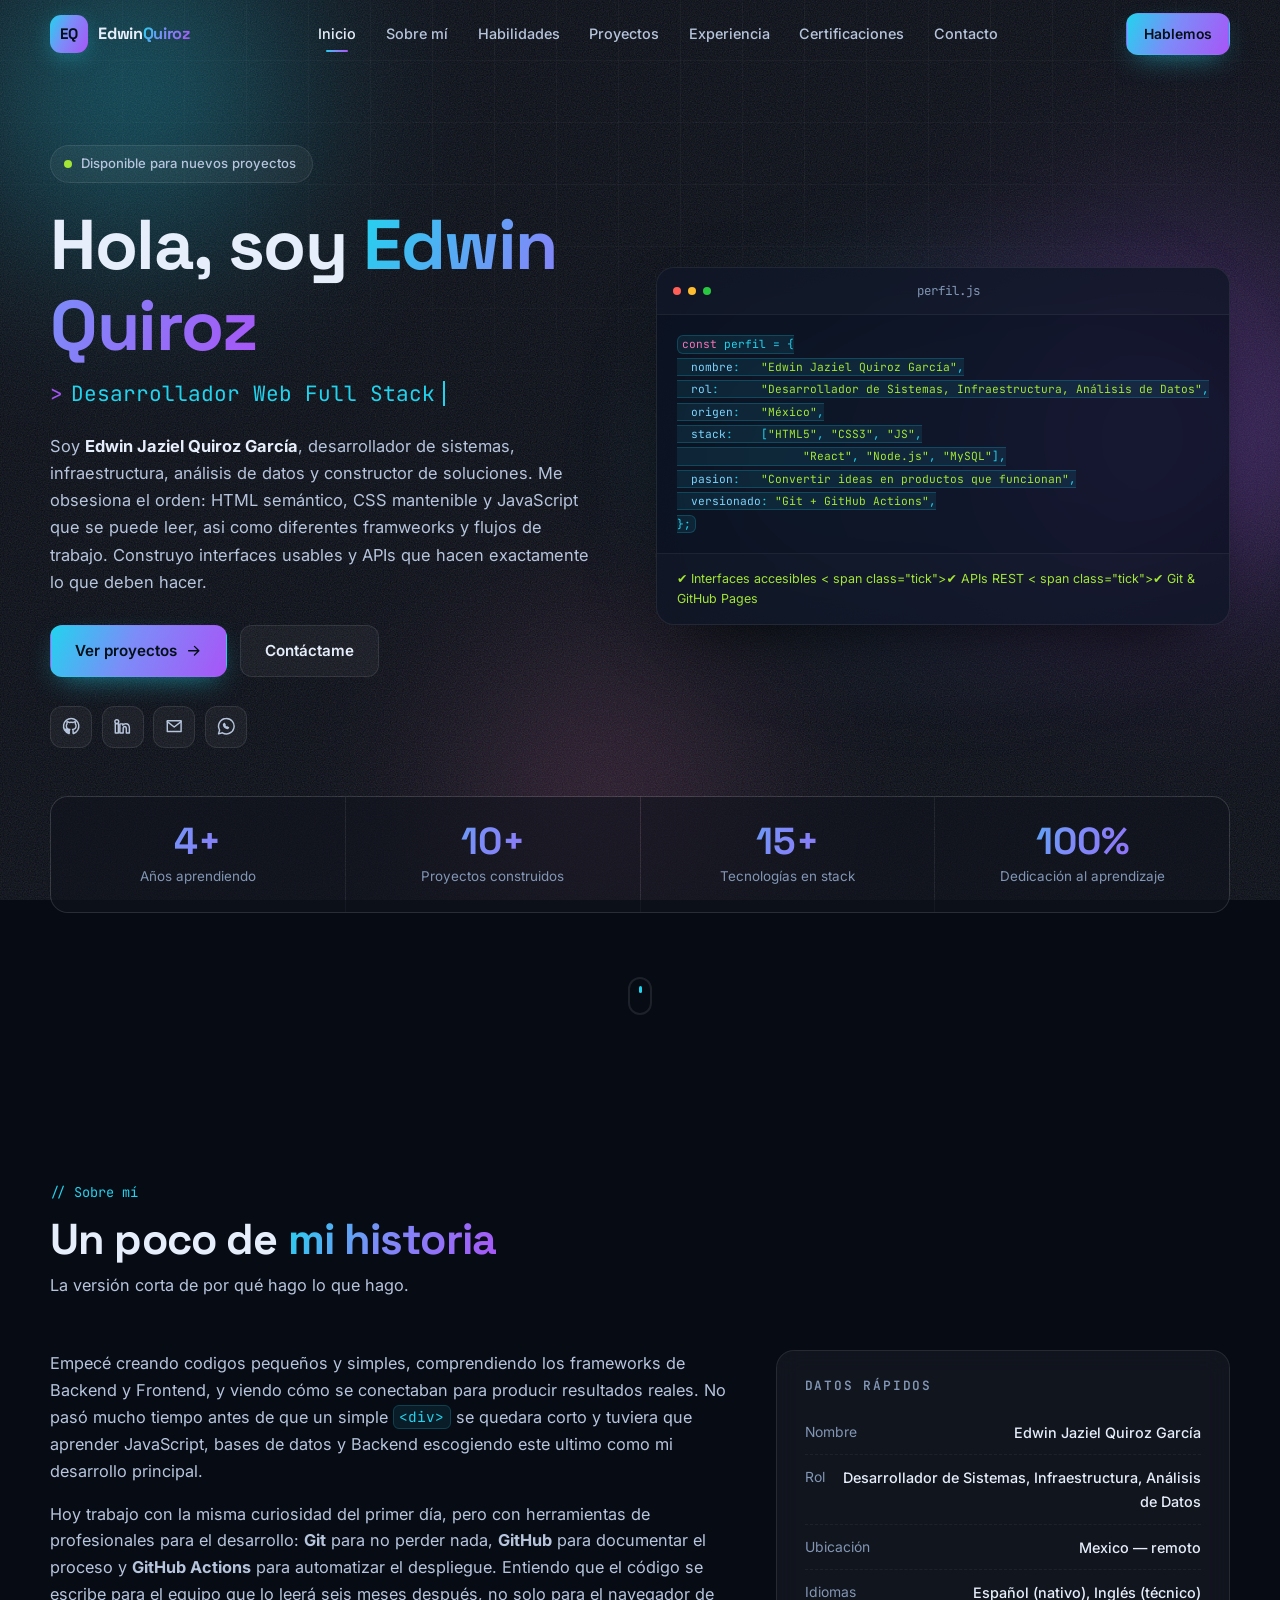
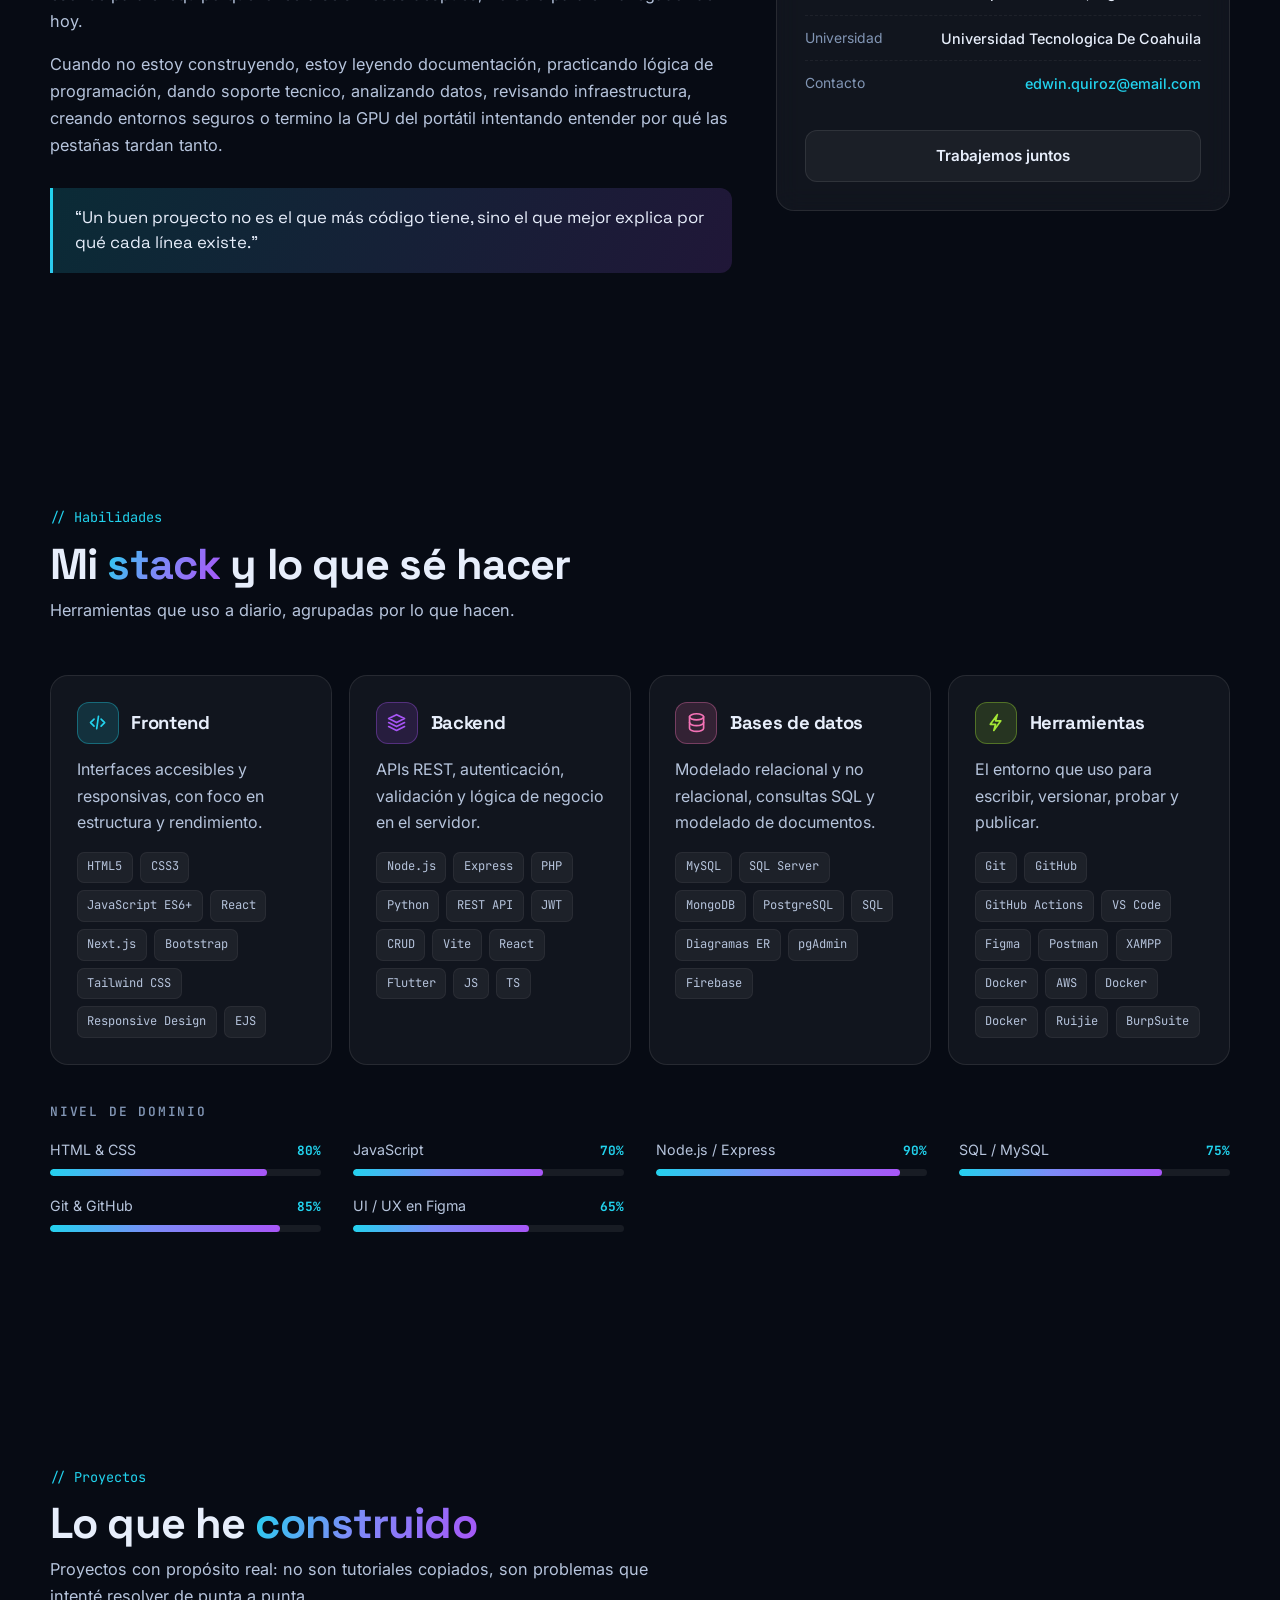
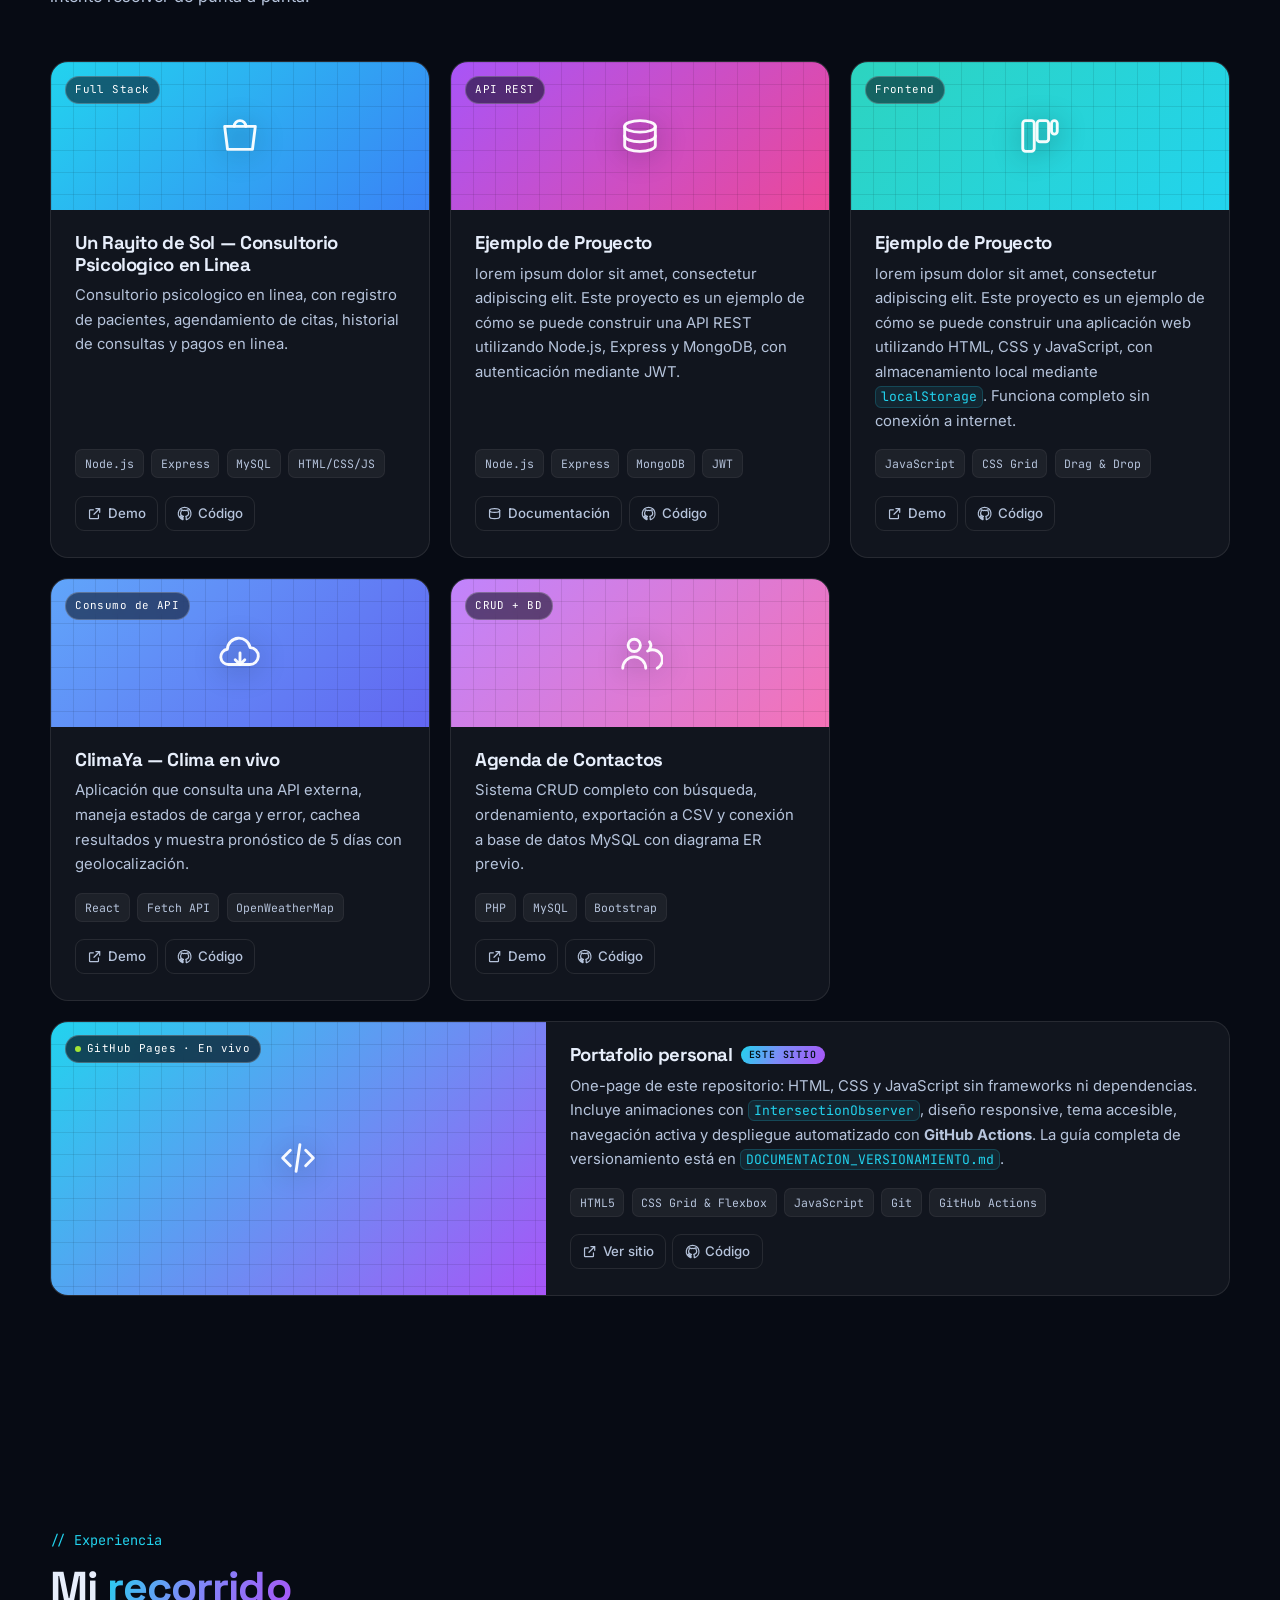
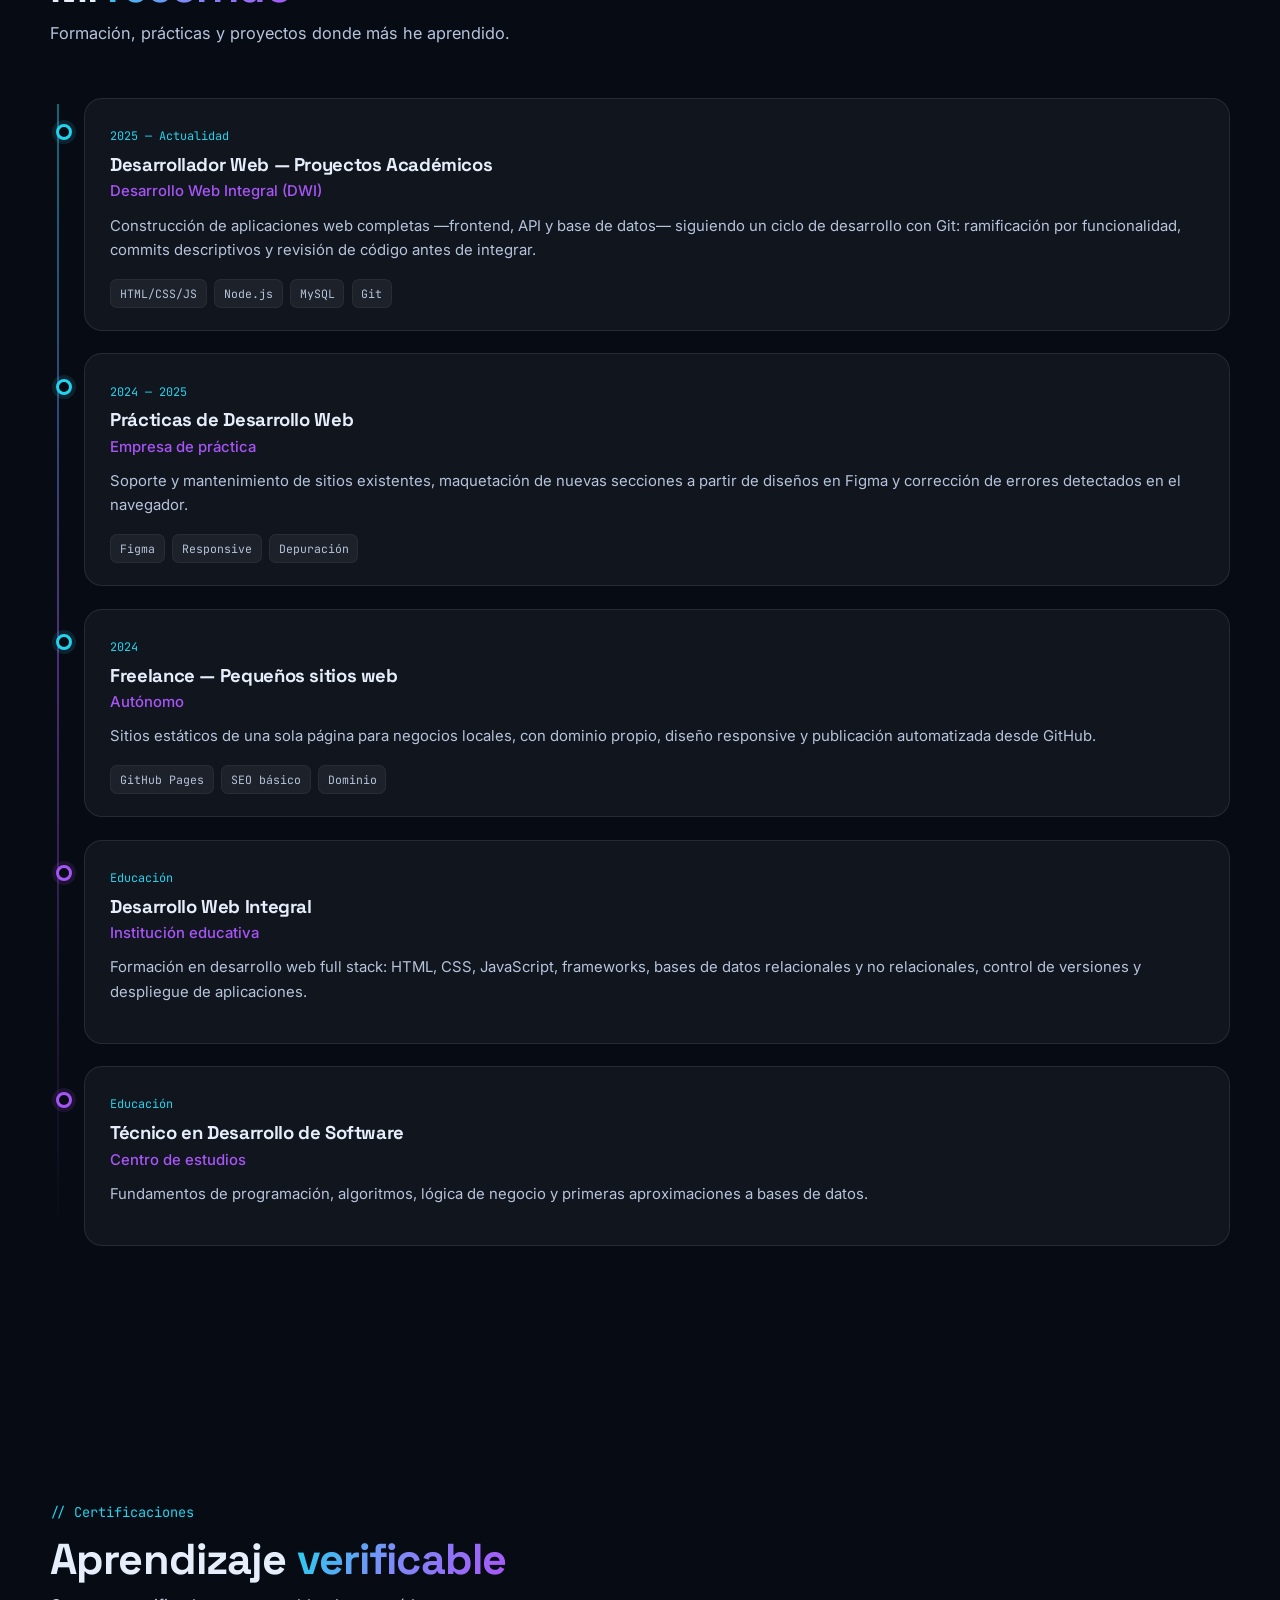
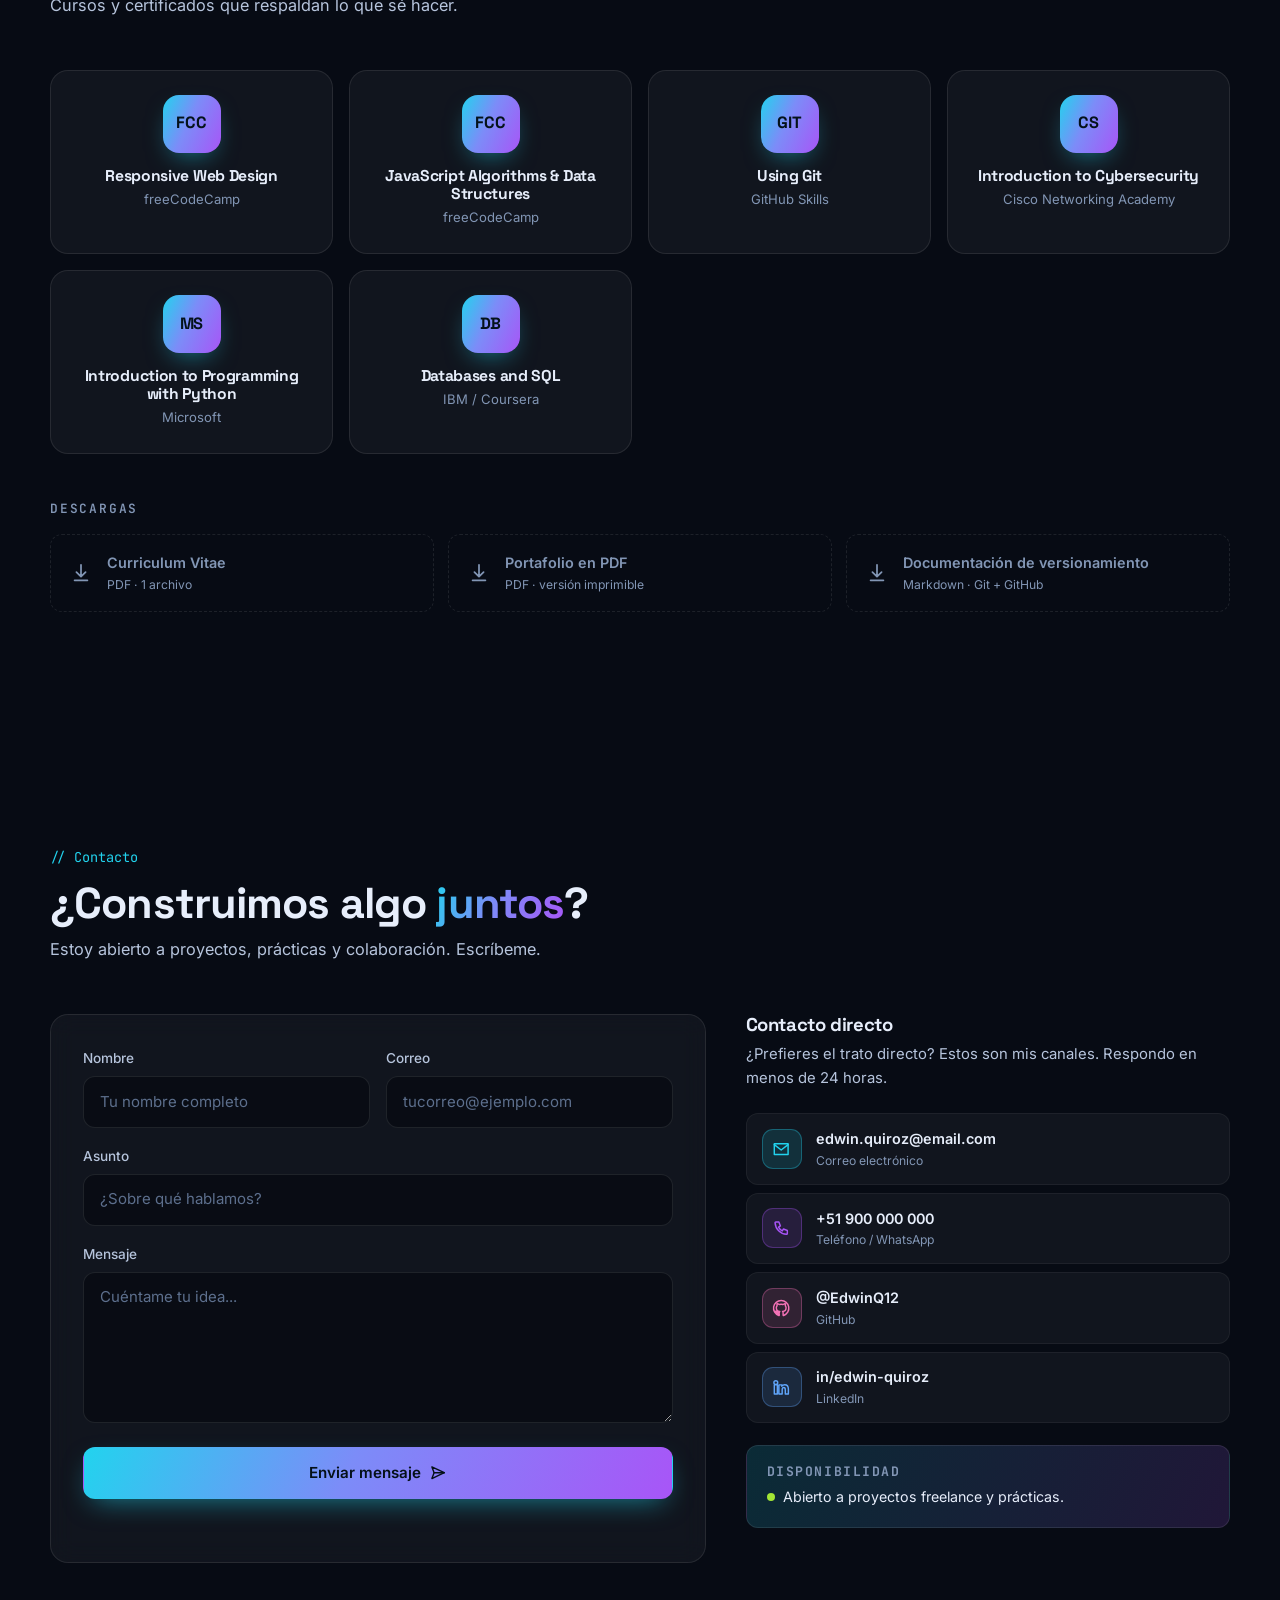
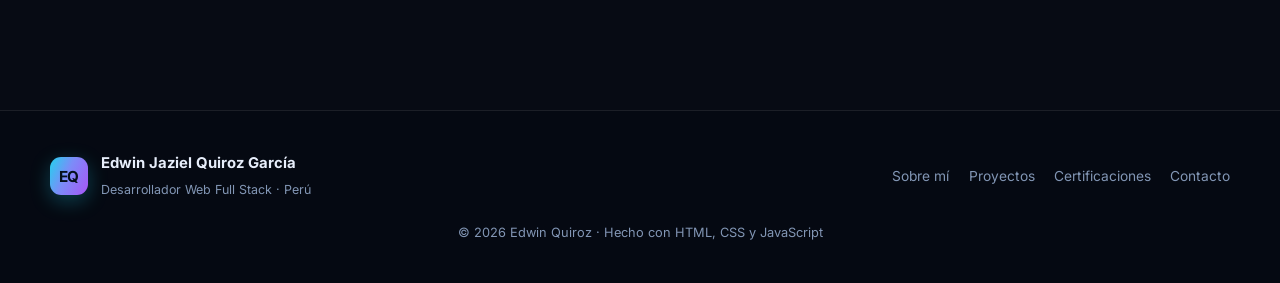
==== commit 39aedb1c: "En esta version se actualizo la informacion del html" ====
--- a/index.html
+++ b/index.html
@@ -100,9 +100,10 @@
       </p>
 
       <p class="hero__text reveal" style="--d:.15s">
-        Soy <strong>Edwin Jaziel Quiroz García</strong>, desarrollador web en formación y constructor
+        Soy <strong>Edwin Jaziel Quiroz García</strong>, desarrollador de sistemas, infraestructura, análisis de datos y constructor
         de soluciones. Me obsesiona el orden: HTML semántico, CSS mantenible y JavaScript que se
-        puede leer. Construyo interfaces usables y APIs que hacen exactamente lo que deben hacer.
+        puede leer, asi como diferentes framweorks y flujos de trabajo.
+        Construyo interfaces usables y APIs que hacen exactamente lo que deben hacer.
       </p>
 
       <div class="hero__cta reveal" style="--d:.2s">
@@ -140,17 +141,17 @@
         </div>
 <pre class="code"><code><span class="c-k">const</span> <span class="c-f">perfil</span> = {
   <span class="c-p">nombre</span>:   <span class="c-s">"Edwin Jaziel Quiroz García"</span>,
-  <span class="c-p">rol</span>:      <span class="c-s">"Desarrollador Web Full Stack"</span>,
-  <span class="c-p">origen</span>:   <span class="c-s">"Perú"</span>,
+  <span class="c-p">rol</span>:      <span class="c-s">"Desarrollador de Sistemas, Infraestructura, Análisis de Datos"</span>,
+  <span class="c-p">origen</span>:   <span class="c-s">"México"</span>,
   <span class="c-p">stack</span>:    [<span class="c-s">"HTML5"</span>, <span class="c-s">"CSS3"</span>, <span class="c-s">"JS"</span>,
                   <span class="c-s">"React"</span>, <span class="c-s">"Node.js"</span>, <span class="c-s">"MySQL"</span>],
   <span class="c-p">pasion</span>:   <span class="c-s">"Convertir ideas en productos que funcionan"</span>,
   <span class="c-p">versionado</span>: <span class="c-s">"Git + GitHub Actions"</span>,
 };</code></pre>
         <div class="codecard__foot">
-          <span class="tick">✔</span> Interfaces accesibles
-          <span class="tick">✔</span> APIs REST
-          <span class="tick">✔</span> Git &amp; GitHub Pages
+          <span class="tick">✔</ span> Interfaces accesibles
+          < span class="tick">✔</ span> APIs REST
+          < span class="tick">✔</ span> Git &amp; GitHub Pages
         </div>
       </div>
       <div class="hero__glow" aria-hidden="true"></div>
@@ -160,7 +161,7 @@
 
   <div class="container">
     <ul class="stats">
-      <li class="stat reveal"><b data-count="2" data-suffix="+">0</b><span>Años aprendiendo</span></li>
+      <li class="stat reveal"><b data-count="4" data-suffix="+">0</b><span>Años aprendiendo</span></li>
       <li class="stat reveal" style="--d:.08s"><b data-count="10" data-suffix="+">0</b><span>Proyectos construidos</span></li>
       <li class="stat reveal" style="--d:.16s"><b data-count="15" data-suffix="+">0</b><span>Tecnologías en stack</span></li>
       <li class="stat reveal" style="--d:.24s"><b data-count="100" data-suffix="%">0</b><span>Dedicación al aprendizaje</span></li>
@@ -184,22 +185,23 @@
     <div class="about">
       <div class="about__text reveal">
         <p>
-          Empecé copiando fragmentos de HTML y CSS porque era la forma más rápida de ver
+          Empecé creando codigos pequeños y simples, comprendiendo los frameworks de Backend y Frontend, y viendo cómo se conectaban para producir
           resultados reales. No pasó mucho tiempo antes de que un simple
           <code>&lt;div&gt;</code> se quedara corto y tuviera que aprender JavaScript, bases de
-          datos y del lado del servidor.
+          datos y Backend escogiendo este ultimo como mi desarrollo principal.
         </p>
         <p>
           Hoy trabajo con la misma curiosidad del primer día, pero con herramientas de
-          adulto: <strong>Git</strong> para no perder nada, <strong>GitHub</strong> para
+          profesionales para el desarrollo: <strong>Git</strong> para no perder nada, <strong>GitHub</strong> para
           documentar el proceso y <strong>GitHub Actions</strong> para automatizar el
           despliegue. Entiendo que el código se escribe para el equipo que lo leerá seis meses
           después, no solo para el navegador de hoy.
         </p>
         <p>
           Cuando no estoy construyendo, estoy leyendo documentación, practicando lógica de
-          programación o termino la GPU del portátil intentando entender por qué las pestañas
-          tardan tanto.
+          programación, dando soporte tecnico, analizando datos, revisando infraestructura, creando entornos seguros
+           o termino la GPU del portátil intentando entender por qué las pestañas
+          tardan tanto. 
         </p>
         <blockquote class="quote">
           “Un buen proyecto no es el que más código tiene, sino el que mejor explica por qué
@@ -211,11 +213,11 @@
         <h3 class="about__card-title">Datos rápidos</h3>
         <dl class="specs">
           <div><dt>Nombre</dt><dd>Edwin Jaziel Quiroz García</dd></div>
-          <div><dt>Rol</dt><dd>Desarrollador Web Full Stack</dd></div>
+          <div><dt>Rol</dt><dd>Desarrollador de Sistemas, Infraestructura, Análisis de Datos</dd></div>
           <!-- REEMPLAZA tu ubicación y tu universidad -->
-          <div><dt>Ubicación</dt><dd>Perú — remoto</dd></div>
+          <div><dt>Ubicación</dt><dd>Mexico — remoto</dd></div>
           <div><dt>Idiomas</dt><dd>Español (nativo), Inglés (técnico)</dd></div>
-          <div><dt>Universidad</dt><dd>Desarrollo Web Integral</dd></div>
+          <div><dt>Universidad</dt><dd>Universidad Tecnologica De Coahuila</dd></div>
           <div><dt>Contacto</dt><dd><a href="mailto:edwin.quiroz@email.com">edwin.quiroz@email.com</a></dd></div>
         </dl>
         <a href="#contacto" class="btn btn--block btn--ghost">Trabajemos juntos</a>
@@ -245,7 +247,7 @@
         <p>Interfaces accesibles y responsivas, con foco en estructura y rendimiento.</p>
         <ul class="chips">
           <li>HTML5</li><li>CSS3</li><li>JavaScript ES6+</li><li>React</li><li>Next.js</li>
-          <li>Bootstrap</li><li>Tailwind CSS</li><li>Responsive Design</li>
+          <li>Bootstrap</li><li>Tailwind CSS</li><li>Responsive Design</li><li>EJS</li>
         </ul>
       </article>
 
@@ -259,7 +261,8 @@
         <p>APIs REST, autenticación, validación y lógica de negocio en el servidor.</p>
         <ul class="chips">
           <li>Node.js</li><li>Express</li><li>PHP</li><li>Python</li>
-          <li>REST API</li><li>JWT</li><li>CRUD</li>
+          <li>REST API</li><li>JWT</li><li>CRUD</li><li>Vite</li><li>React</li><li>Flutter</li>
+          <li>JS</li><li>TS</li>
         </ul>
       </article>
 
@@ -270,10 +273,10 @@
           </span>
           <h3>Bases de datos</h3>
         </header>
-        <p>Modelado relacional, consultas SQL y modelado de documentos.</p>
+        <p>Modelado relacional y no relacional, consultas SQL y modelado de documentos.</p>
         <ul class="chips">
           <li>MySQL</li><li>SQL Server</li><li>MongoDB</li><li>PostgreSQL</li>
-          <li>SQL</li><li>Diagramas ER</li>
+          <li>SQL</li><li>Diagramas ER</li><li>pgAdmin</li><li>Firebase</li>
         </ul>
       </article>
 
@@ -287,7 +290,8 @@
         <p>El entorno que uso para escribir, versionar, probar y publicar.</p>
         <ul class="chips">
           <li>Git</li><li>GitHub</li><li>GitHub Actions</li><li>VS Code</li>
-          <li>Figma</li><li>Postman</li><li>XAMPP</li><li>Docker</li>
+          <li>Figma</li><li>Postman</li><li>XAMPP</li><li>Docker</li><li>AWS</li>
+          <li>Docker</li><li>Docker</li><li>Ruijie</li><li>BurpSuite</li>
         </ul>
       </article>
 
@@ -298,16 +302,16 @@
       <h3 class="levels__title">Nivel de dominio</h3>
       <div class="levels__grid">
         <div class="level">
-          <div class="level__top"><span>HTML &amp; CSS</span><b>90%</b></div>
+          <div class="level__top"><span>HTML &amp; CSS</span><b>80%</b></div>
+          <div class="bar"><i class="bar__fill" style="--lvl:80%"></i></div>
+        </div>
+        <div class="level">
+          <div class="level__top"><span>JavaScript</span><b>70%</b></div>
+          <div class="bar"><i class="bar__fill" style="--lvl:70%"></i></div>
+        </div>
+        <div class="level">
+          <div class="level__top"><span>Node.js / Express</span><b>90%</b></div>
           <div class="bar"><i class="bar__fill" style="--lvl:90%"></i></div>
-        </div>
-        <div class="level">
-          <div class="level__top"><span>JavaScript</span><b>80%</b></div>
-          <div class="bar"><i class="bar__fill" style="--lvl:80%"></i></div>
-        </div>
-        <div class="level">
-          <div class="level__top"><span>Node.js / Express</span><b>70%</b></div>
-          <div class="bar"><i class="bar__fill" style="--lvl:70%"></i></div>
         </div>
         <div class="level">
           <div class="level__top"><span>SQL / MySQL</span><b>75%</b></div>
@@ -347,10 +351,10 @@
           <span class="project__tag">Full Stack</span>
         </div>
         <div class="project__body">
-          <h3>TecnoStore — E-commerce</h3>
-          <p>
-            Tienda en línea con catálogo por categorías, carrito persistente, cupones de
-            descuento y panel de administración para inventario y pedidos.
+          <h3>Un Rayito de Sol — Consultorio Psicologico en Linea</h3>
+          <p>
+            Consultorio psicologico en linea, con registro de pacientes, agendamiento de citas, 
+            historial de consultas y pagos en linea.
           </p>
           <ul class="chips chips--sm">
             <li>Node.js</li><li>Express</li><li>MySQL</li><li>HTML/CSS/JS</li>
@@ -369,10 +373,9 @@
           <span class="project__tag">API REST</span>
         </div>
         <div class="project__body">
-          <h3>BookStore API</h3>
-          <p>
-            API de gestión de libros con autenticación JWT, roles de usuario, validación de
-            entrada y documentación de endpoints con ejemplos de request/response.
+          <h3>Ejemplo de Proyecto</h3>
+          <p>
+            lorem ipsum dolor sit amet, consectetur adipiscing elit. Este proyecto es un ejemplo de cómo se puede construir una API REST utilizando Node.js, Express y MongoDB, con autenticación mediante JWT.
           </p>
           <ul class="chips chips--sm">
             <li>Node.js</li><li>Express</li><li>MongoDB</li><li>JWT</li>
@@ -391,9 +394,9 @@
           <span class="project__tag">Frontend</span>
         </div>
         <div class="project__body">
-          <h3>TaskBoard — Kanban</h3>
-          <p>
-            Tablero de tareas con arrastrar y soltar, filtros por prioridad y persistencia en
+          <h3>Ejemplo de Proyecto</h3>
+          <p>
+            lorem ipsum dolor sit amet, consectetur adipiscing elit. Este proyecto es un ejemplo de cómo se puede construir una aplicación web utilizando HTML, CSS y JavaScript, con almacenamiento local mediante
             <code>localStorage</code>. Funciona completo sin conexión a internet.
           </p>
           <ul class="chips chips--sm">
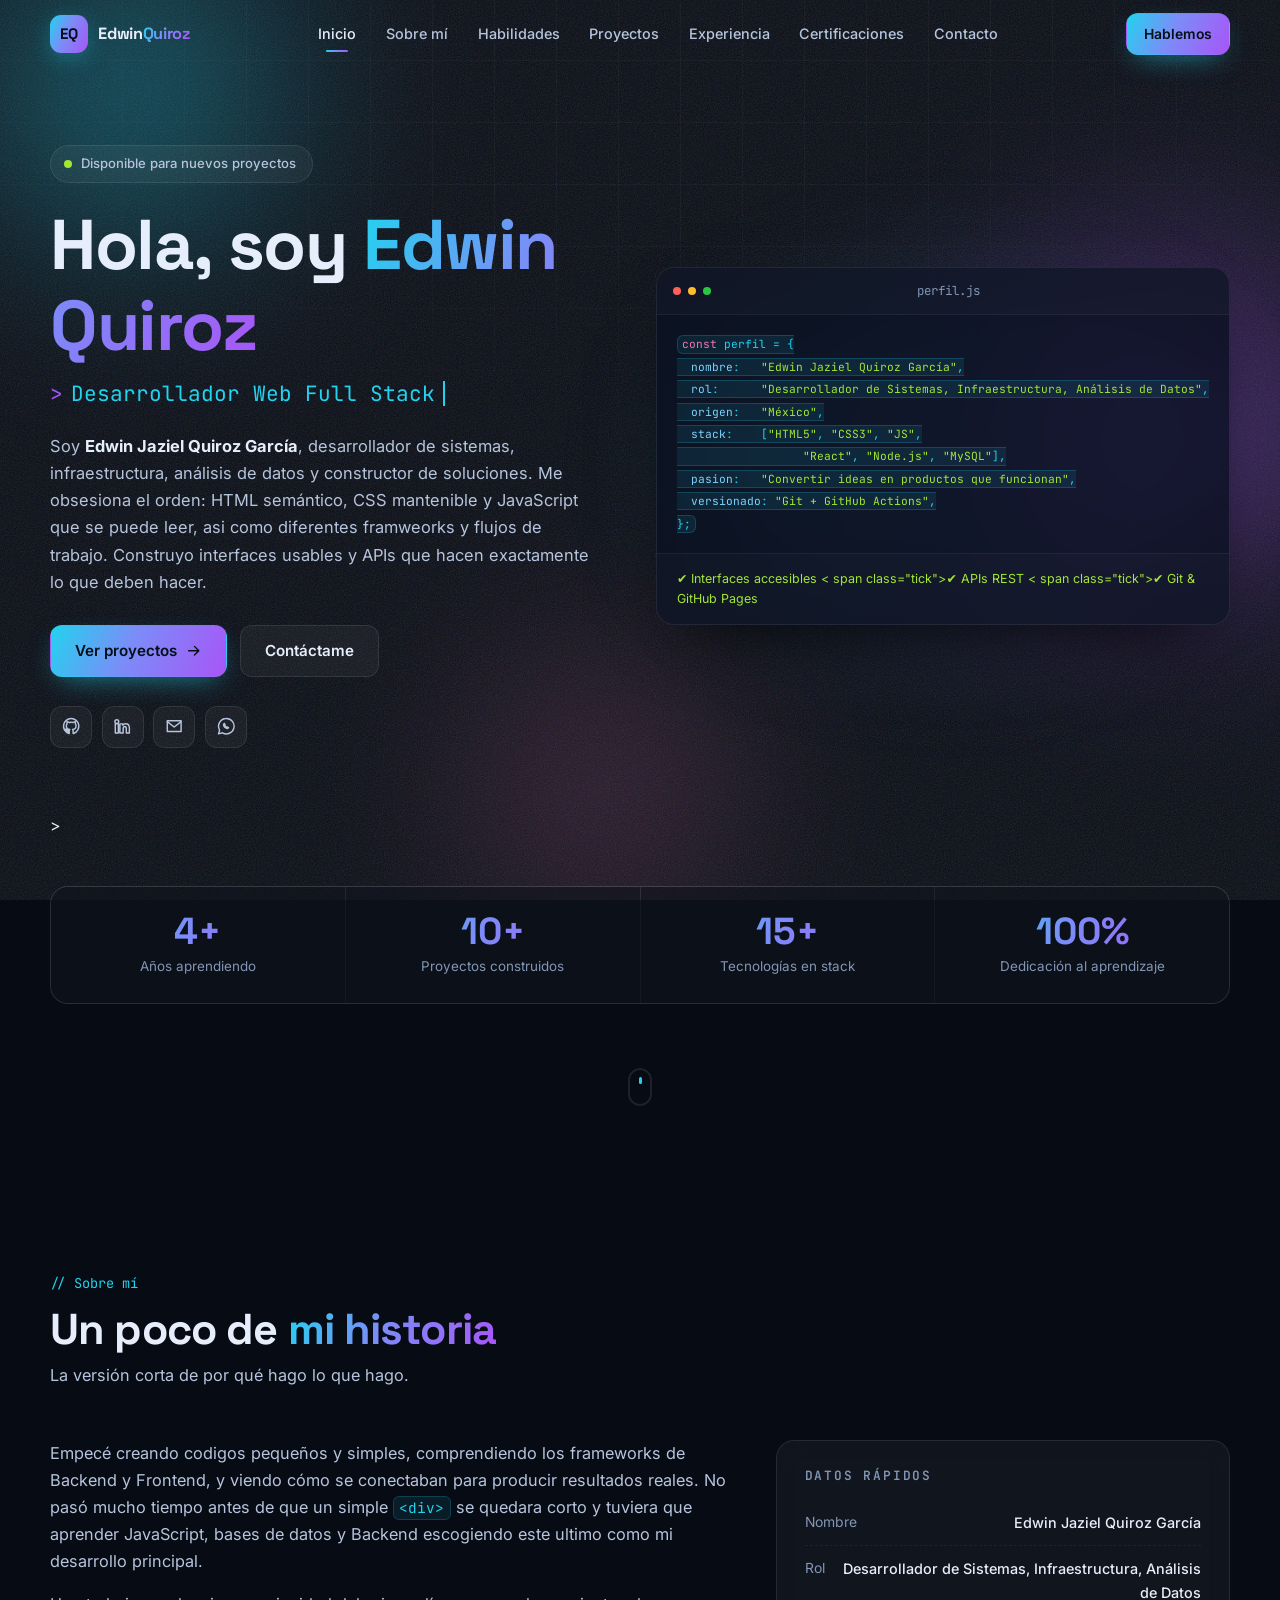
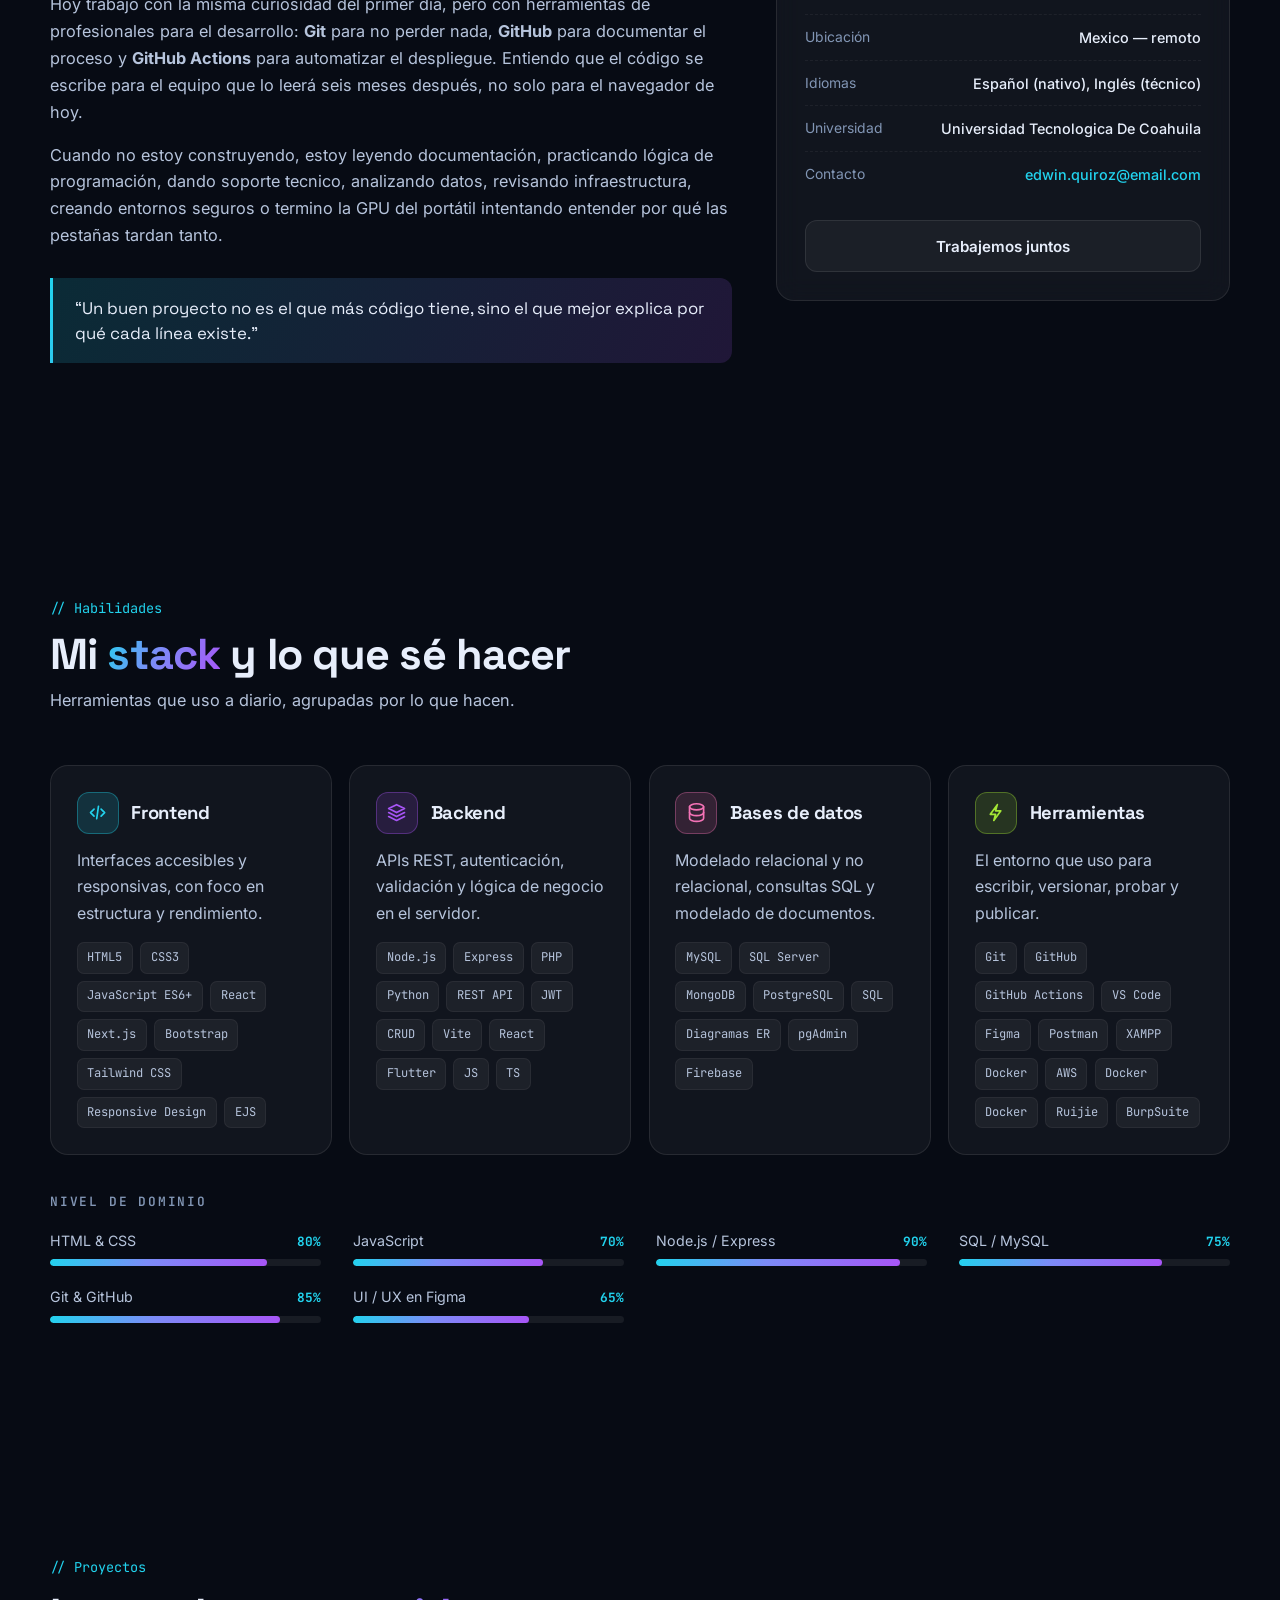
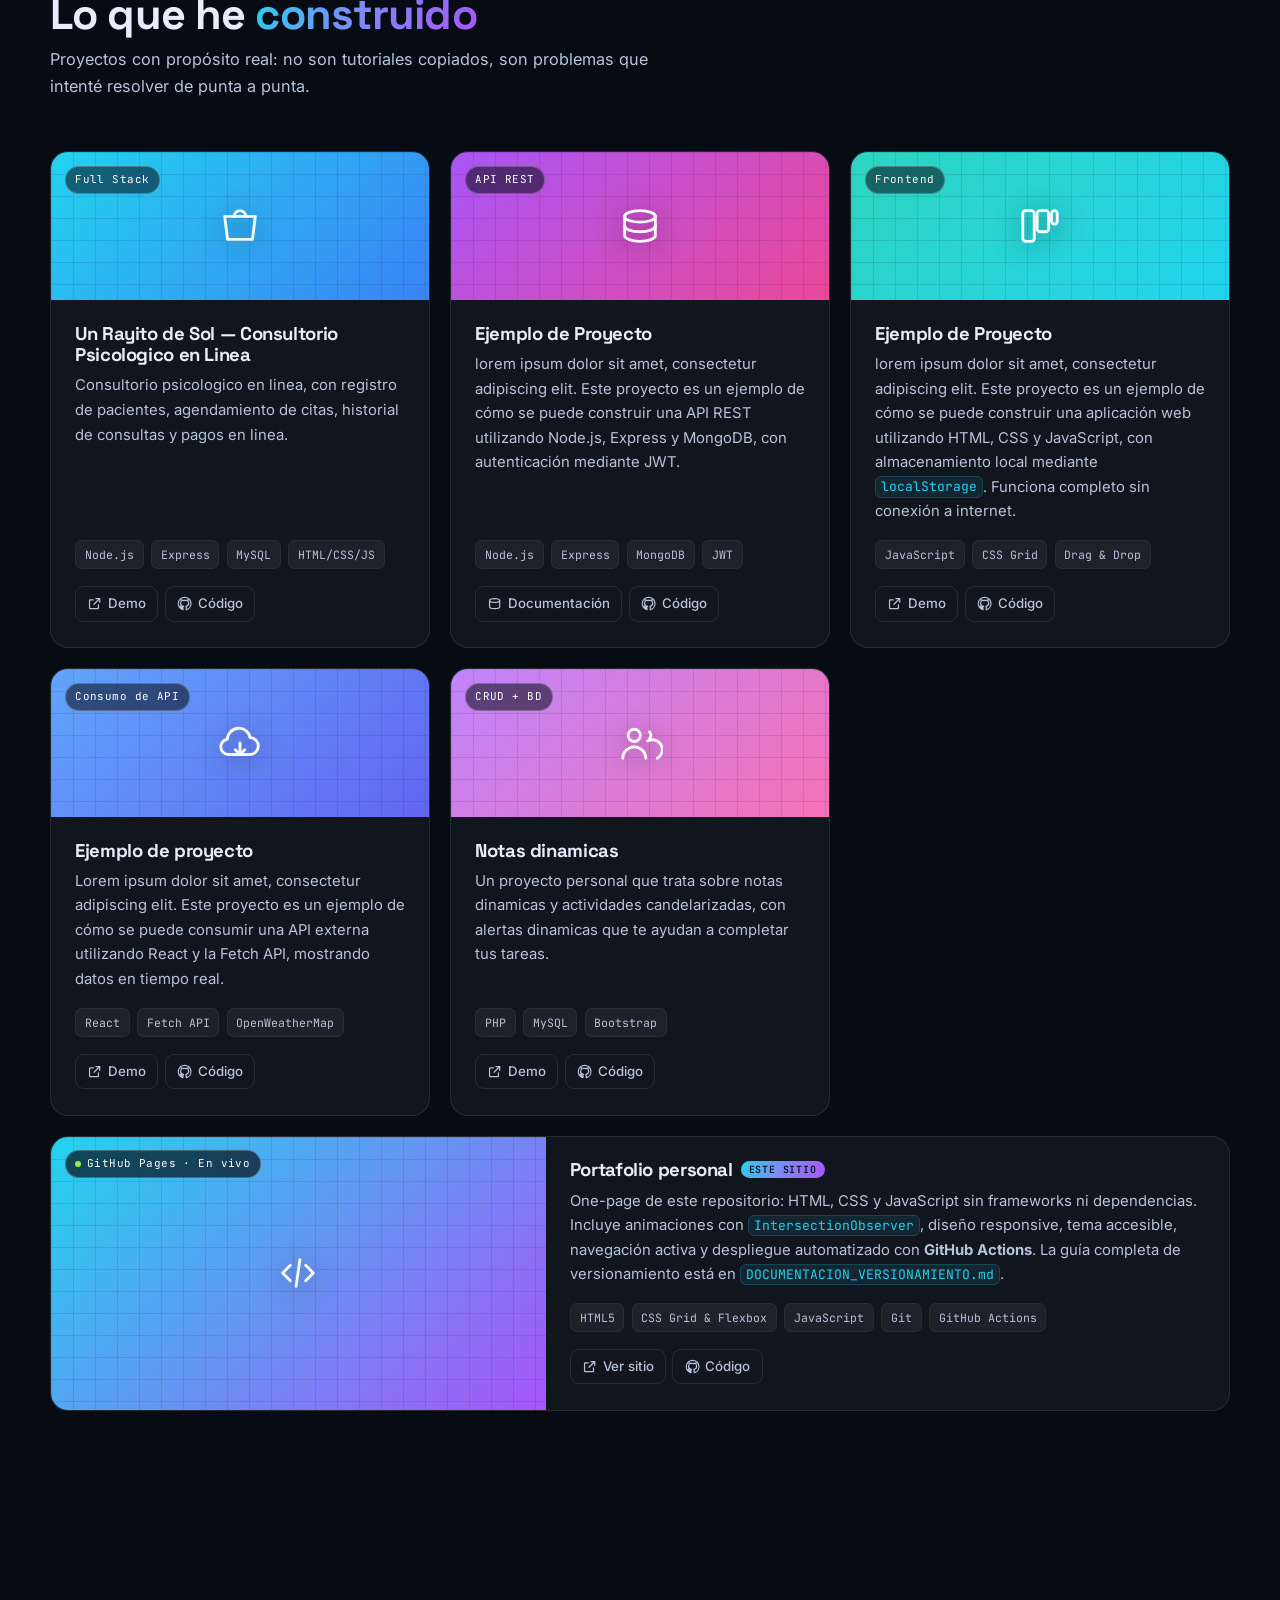
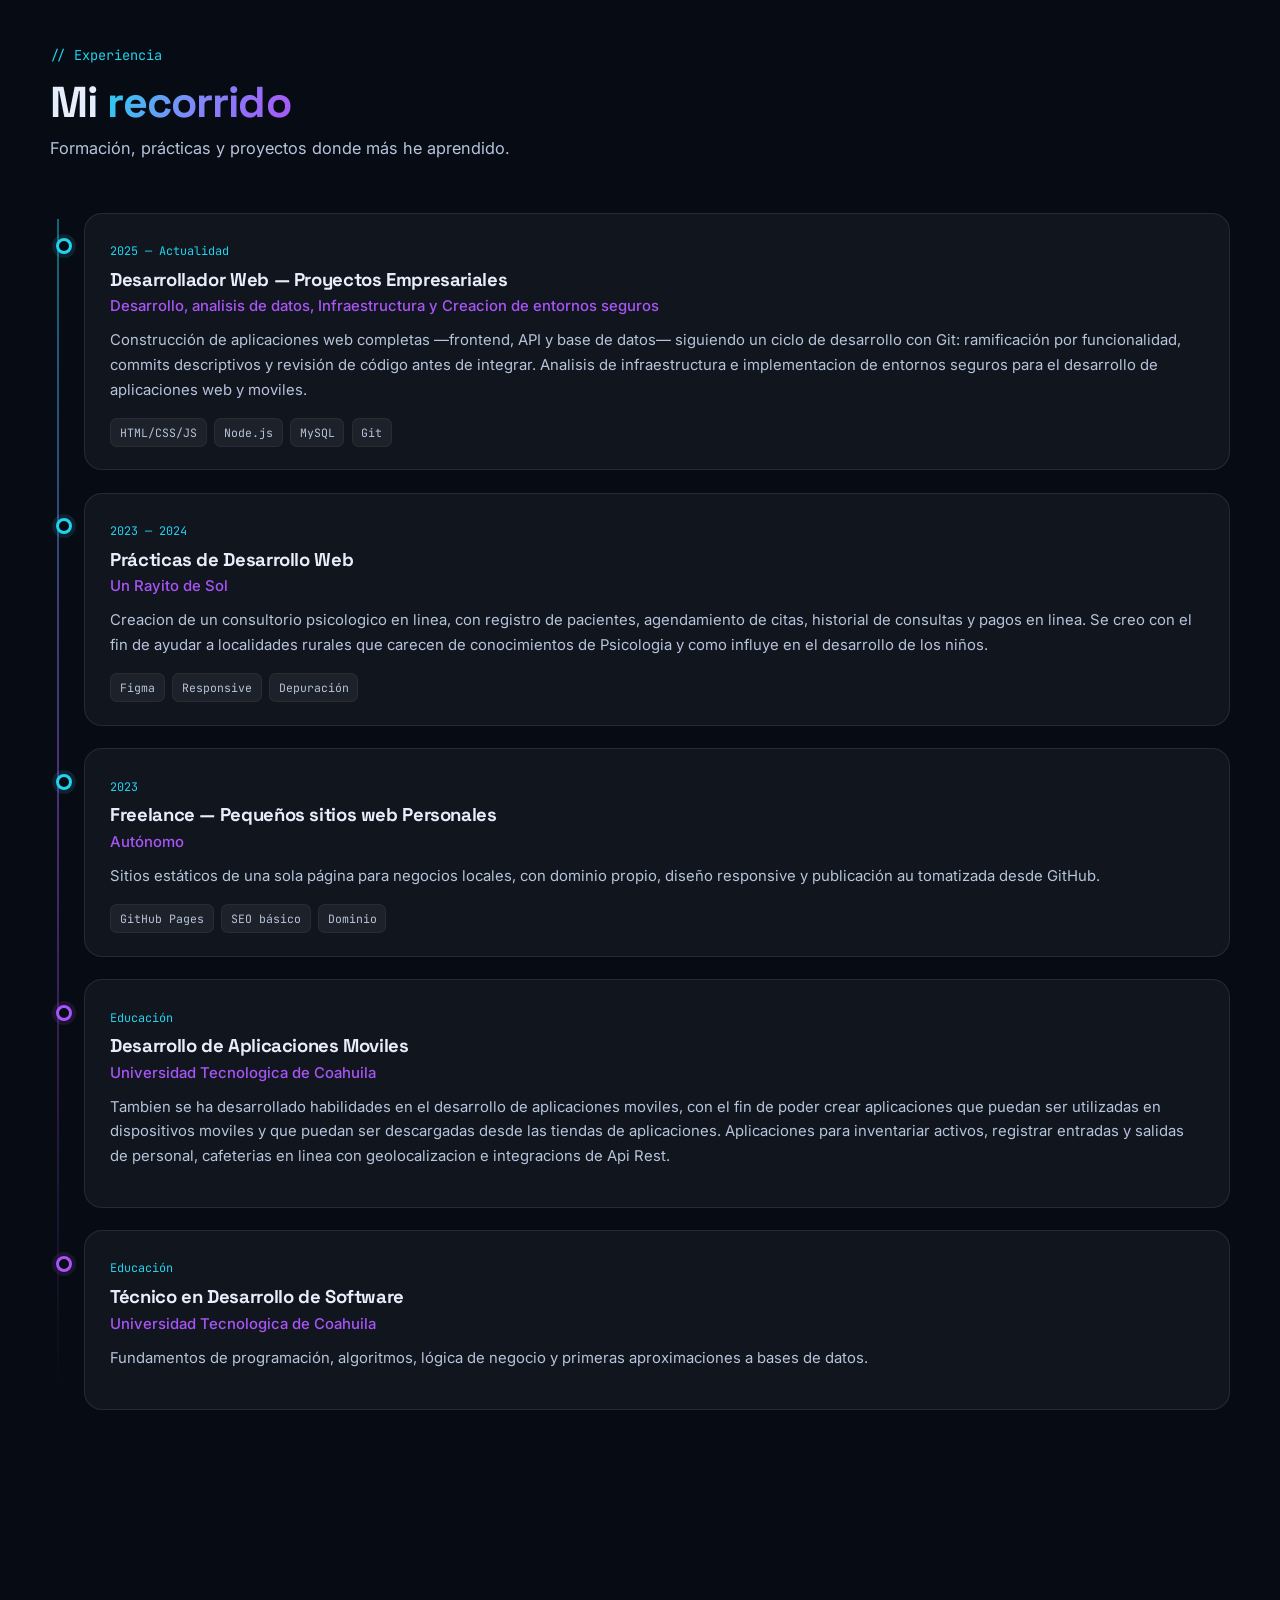
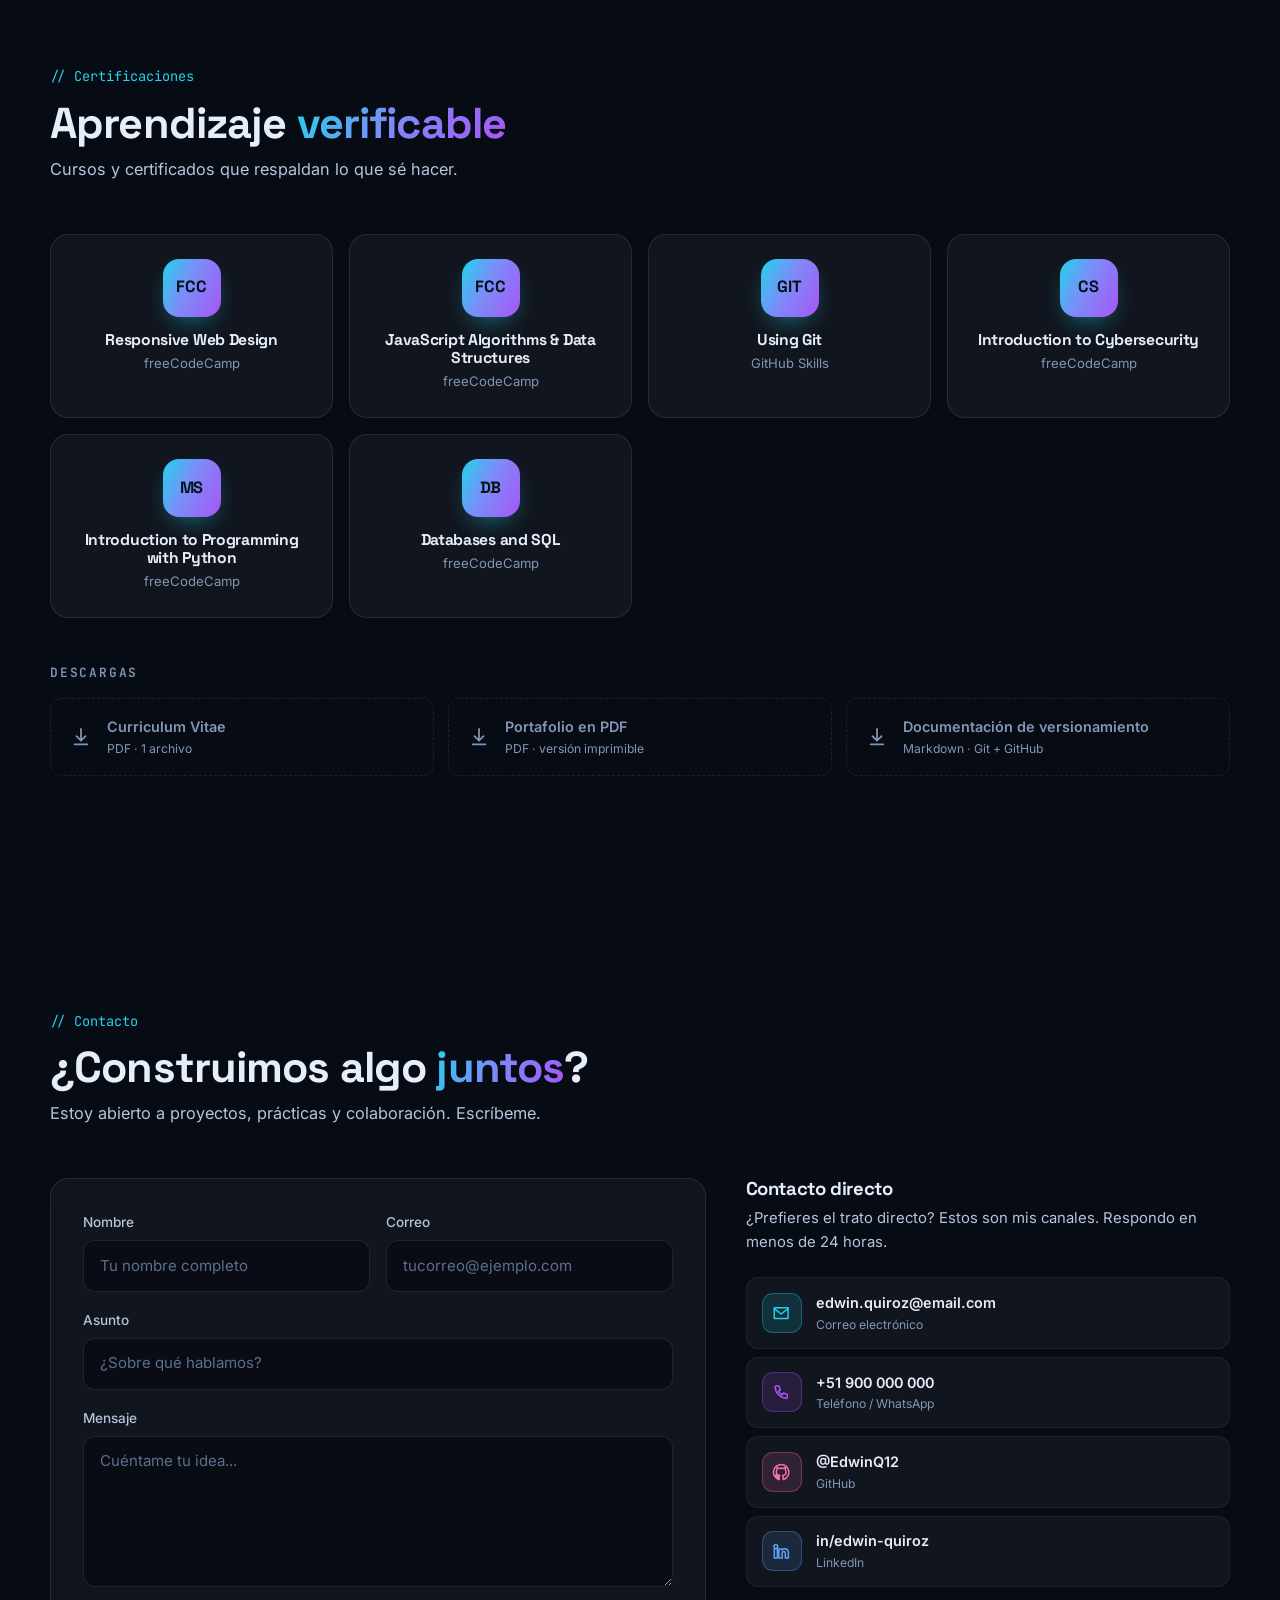
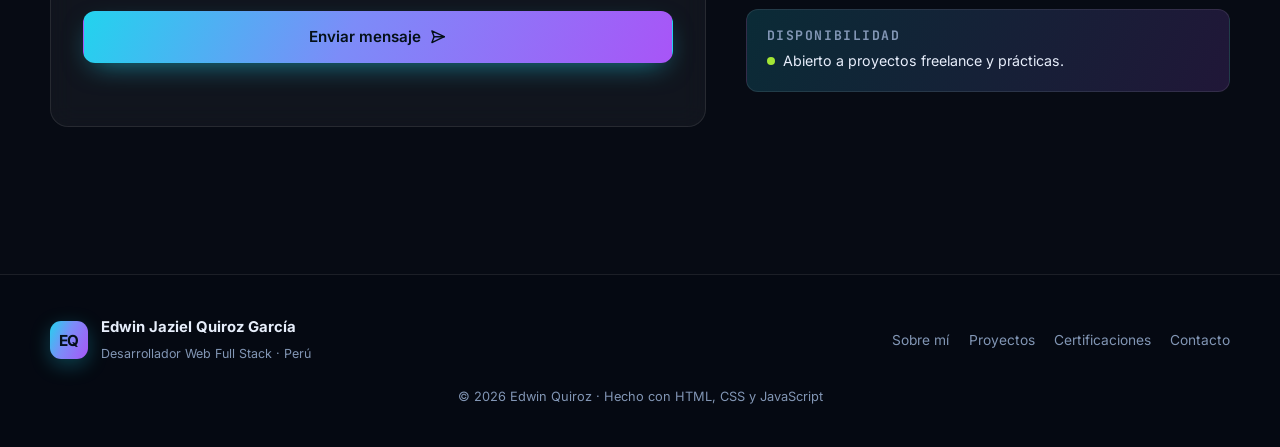
==== commit e718b391: "Se actualizaron funciones tematicas, uso de Js para animaciones y diseño mejorado" ====
--- a/index.html
+++ b/index.html
@@ -156,7 +156,7 @@
       </div>
       <div class="hero__glow" aria-hidden="true"></div>
     </div>
-
+    >
   </div>
 
   <div class="container">
@@ -416,11 +416,9 @@
           <span class="project__tag">Consumo de API</span>
         </div>
         <div class="project__body">
-          <h3>ClimaYa — Clima en vivo</h3>
-          <p>
-            Aplicación que consulta una API externa, maneja estados de carga y error, cachea
-            resultados y muestra pronóstico de 5 días con geolocalización.
-          </p>
+          <h3>Ejemplo de proyecto</h3>
+          <p>
+          Lorem ipsum dolor sit amet, consectetur adipiscing elit. Este proyecto es un ejemplo de cómo se puede consumir una API externa utilizando React y la Fetch API, mostrando datos en tiempo real.
           <ul class="chips chips--sm">
             <li>React</li><li>Fetch API</li><li>OpenWeatherMap</li>
           </ul>
@@ -438,10 +436,9 @@
           <span class="project__tag">CRUD + BD</span>
         </div>
         <div class="project__body">
-          <h3>Agenda de Contactos</h3>
-          <p>
-            Sistema CRUD completo con búsqueda, ordenamiento, exportación a CSV y conexión a
-            base de datos MySQL con diagrama ER previo.
+          <h3>Notas dinamicas</h3>
+          <p>
+            Un proyecto personal que trata sobre notas dinamicas y actividades candelarizadas, con alertas dinamicas que te ayudan a completar tus tareas.
           </p>
           <ul class="chips chips--sm">
             <li>PHP</li><li>MySQL</li><li>Bootstrap</li>
@@ -498,12 +495,13 @@
         <span class="tl-item__dot"></span>
         <div class="tl-card">
           <span class="tl-card__date">2025 — Actualidad</span>
-          <h3>Desarrollador Web — Proyectos Académicos</h3>
-          <p class="tl-card__org">Desarrollo Web Integral (DWI)</p>
+          <h3>Desarrollador Web — Proyectos Empresariales</h3>
+          <p class="tl-card__org">Desarrollo, analisis de datos, Infraestructura y Creacion de entornos seguros</p>
           <p>
             Construcción de aplicaciones web completas —frontend, API y base de datos—
             siguiendo un ciclo de desarrollo con Git: ramificación por funcionalidad, commits
             descriptivos y revisión de código antes de integrar.
+            Analisis de infraestructura e implementacion de entornos seguros para el desarrollo de aplicaciones web y moviles.
           </p>
           <ul class="chips chips--sm">
             <li>HTML/CSS/JS</li><li>Node.js</li><li>MySQL</li><li>Git</li>
@@ -514,13 +512,13 @@
       <div class="tl-item reveal">
         <span class="tl-item__dot"></span>
         <div class="tl-card">
-          <span class="tl-card__date">2024 — 2025</span>
+          <span class="tl-card__date">2023 — 2024</span>
           <h3>Prácticas de Desarrollo Web</h3>
           <!-- REEMPLAZA: nombre de la empresa y tareas reales -->
-          <p class="tl-card__org">Empresa de práctica</p>
-          <p>
-            Soporte y mantenimiento de sitios existentes, maquetación de nuevas secciones a
-            partir de diseños en Figma y corrección de errores detectados en el navegador.
+          <p class="tl-card__org">Un Rayito de Sol</p>
+          <p>
+            Creacion de un consultorio psicologico en linea, con registro de pacientes, agendamiento de citas, historial de consultas y pagos en linea.
+            Se creo con el fin de ayudar a localidades rurales que carecen de conocimientos de Psicologia y como influye en el desarrollo de los niños.
           </p>
           <ul class="chips chips--sm">
             <li>Figma</li><li>Responsive</li><li>Depuración</li>
@@ -531,12 +529,12 @@
       <div class="tl-item reveal">
         <span class="tl-item__dot"></span>
         <div class="tl-card">
-          <span class="tl-card__date">2024</span>
-          <h3>Freelance — Pequeños sitios web</h3>
+          <span class="tl-card__date">2023</span>
+          <h3>Freelance — Pequeños sitios web Personales</h3>
           <p class="tl-card__org">Autónomo</p>
           <p>
             Sitios estáticos de una sola página para negocios locales, con dominio propio,
-            diseño responsive y publicación automatizada desde GitHub.
+            diseño responsive y publicación au  tomatizada desde GitHub.
           </p>
           <ul class="chips chips--sm">
             <li>GitHub Pages</li><li>SEO básico</li><li>Dominio</li>
@@ -548,12 +546,11 @@
         <span class="tl-item__dot tl-item__dot--edu"></span>
         <div class="tl-card">
           <span class="tl-card__date">Educación</span>
-          <h3>Desarrollo Web Integral</h3>
-          <p class="tl-card__org">Institución educativa</p>
-          <p>
-            Formación en desarrollo web full stack: HTML, CSS, JavaScript, frameworks,
-            bases de datos relacionales y no relacionales, control de versiones y despliegue
-            de aplicaciones.
+          <h3>Desarrollo de Aplicaciones Moviles</h3>
+          <p class="tl-card__org">Universidad Tecnologica de Coahuila</p>
+          <p>
+            Tambien se ha desarrollado habilidades en el desarrollo de aplicaciones moviles, con el fin de poder crear aplicaciones que puedan ser utilizadas en dispositivos moviles y que puedan ser descargadas desde las tiendas de aplicaciones.
+            Aplicaciones para inventariar activos, registrar entradas y salidas de personal, cafeterias en linea con geolocalizacion e integracions de Api Rest.
           </p>
         </div>
       </div>
@@ -563,7 +560,7 @@
         <div class="tl-card">
           <span class="tl-card__date">Educación</span>
           <h3>Técnico en Desarrollo de Software</h3>
-          <p class="tl-card__org">Centro de estudios</p>
+          <p class="tl-card__org">Universidad Tecnologica de Coahuila</p>
           <p>
             Fundamentos de programación, algoritmos, lógica de negocio y primeras
             aproximaciones a bases de datos.
@@ -603,17 +600,17 @@
       <article class="cert reveal" style="--d:.18s">
         <span class="cert__badge">CS</span>
         <h3>Introduction to Cybersecurity</h3>
-        <p class="cert__issuer">Cisco Networking Academy</p>
+        <p class="cert__issuer">freeCodeCamp</p>
       </article>
       <article class="cert reveal" style="--d:.24s">
         <span class="cert__badge">MS</span>
         <h3>Introduction to Programming with Python</h3>
-        <p class="cert__issuer">Microsoft</p>
+        <p class="cert__issuer">freeCodeCamp</p>
       </article>
       <article class="cert reveal" style="--d:.3s">
         <span class="cert__badge">DB</span>
         <h3>Databases and SQL</h3>
-        <p class="cert__issuer">IBM / Coursera</p>
+        <p class="cert__issuer">freeCodeCamp</p>
       </article>
     </div>
 
